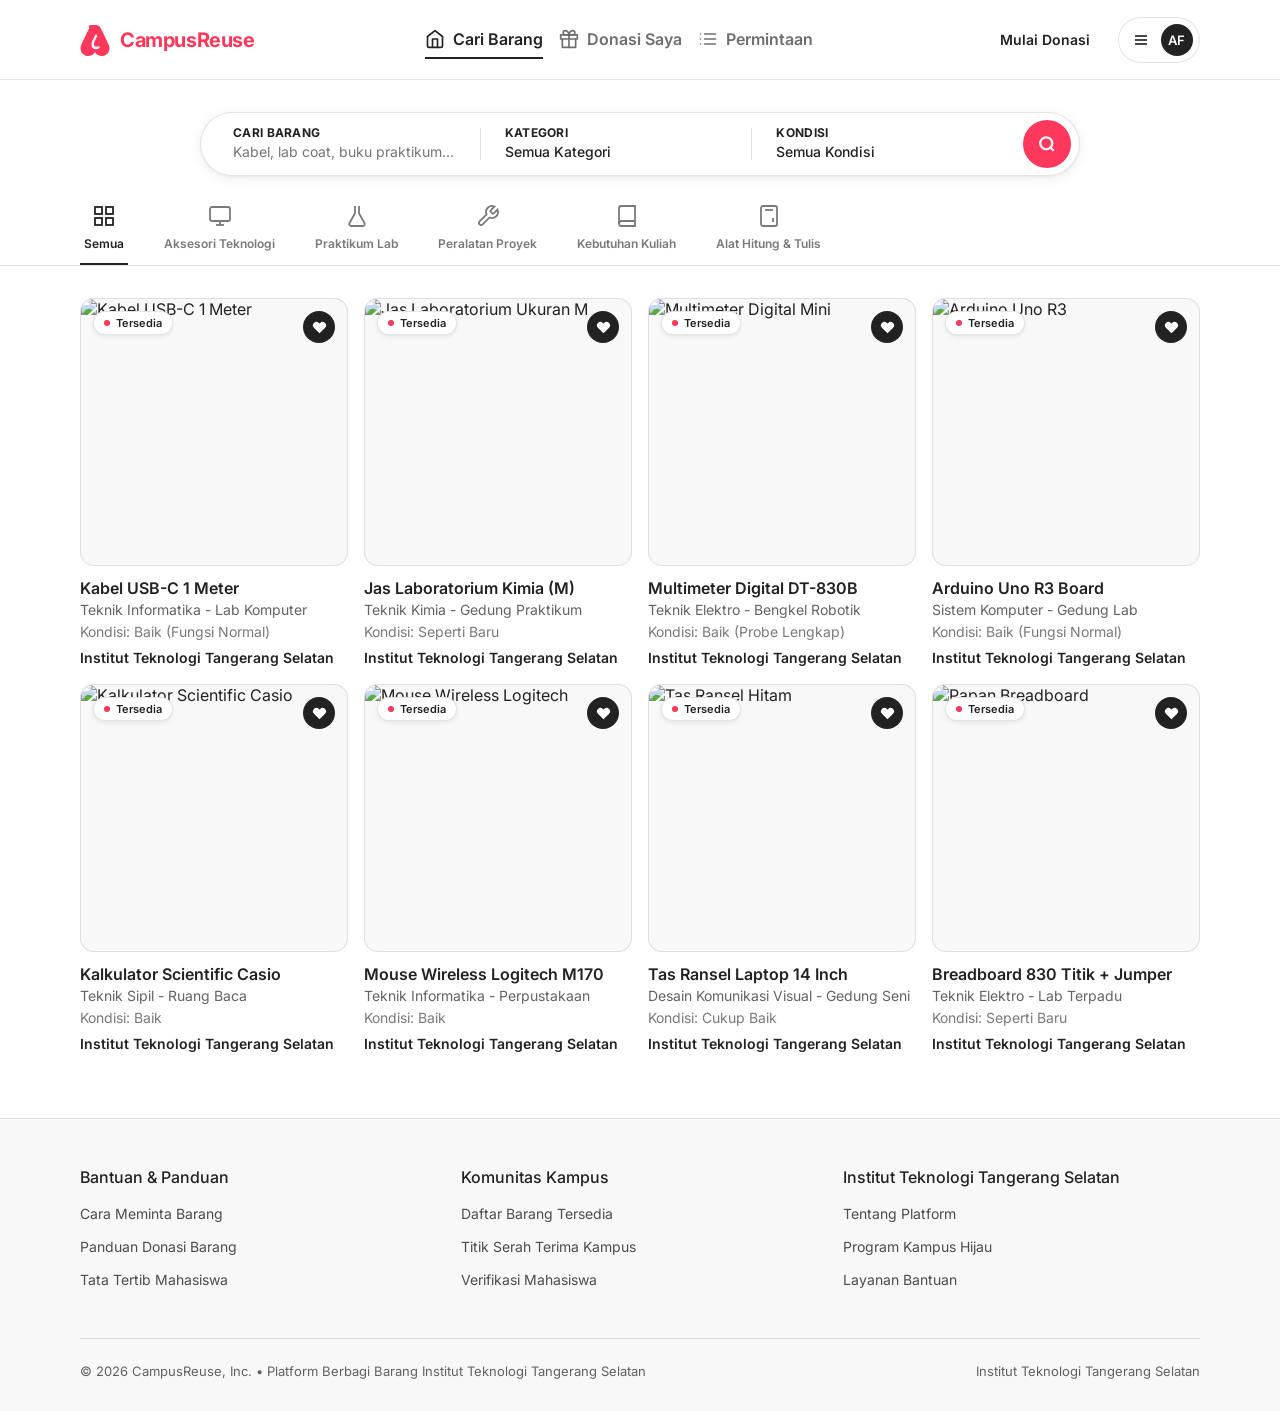
==== index.html @ 61cdb1cc "first commit" ====
<!DOCTYPE html>
<html lang="id">
<head>
  <meta charset="UTF-8">
  <meta name="viewport" content="width=device-width, initial-scale=1.0">
  <title>CampusReuse - Berbagi Barang Institut Teknologi Tangerang Selatan</title>
  <link rel="preconnect" href="https://fonts.googleapis.com">
  <link rel="preconnect" href="https://fonts.gstatic.com" crossorigin>
  <link href="https://fonts.googleapis.com/css2?family=Inter:wght@400;500;600;700&display=swap" rel="stylesheet">
  <style>
    /* ===== DESIGN.md Exact Spacing & 3-Color Tokens ===== */
    :root {
      /* Colors (Strict 3 Colors) */
      --color-primary: #ff385c;
      --color-primary-active: #e00b41;
      --color-ink: #222222;
      --color-canvas: #ffffff;
      --color-hairline: #2222221f;
      --color-hairline-soft: #2222220f;
      --color-surface-soft: #22222208;

      --font-family: 'Inter', -apple-system, BlinkMacSystemFont, Roboto, 'Helvetica Neue', sans-serif;

      /* Rounded (DESIGN.md) */
      --rounded-none: 0px;
      --rounded-xs: 4px;
      --rounded-sm: 8px;
      --rounded-md: 14px;
      --rounded-lg: 20px;
      --rounded-xl: 32px;
      --rounded-full: 9999px;

      /* Spacing (DESIGN.md Section 422) */
      --space-xxs: 2px;
      --space-xs: 4px;
      --space-sm: 8px;
      --space-md: 12px;
      --space-base: 16px;
      --space-lg: 24px;
      --space-xl: 32px;
      --space-xxl: 48px;
      --space-section: 64px;

      /* Layout (DESIGN.md: 1280px editorial container, 1080px detail) */
      --container-max: 1280px;
      --shell-max: 1440px;
      --container-detail: 1080px;
      --detail-shell: 1240px;
      --gutter: 24px;

      /* Elevation */
      --shadow-tier: rgba(34, 34, 34, 0.04) 0 0 0 1px, rgba(34, 34, 34, 0.06) 0 2px 8px 0;
      --shadow-search: 0 3px 12px rgba(34, 34, 34, 0.08), 0 1px 2px rgba(34, 34, 34, 0.04);
    }

    *, *::before, *::after {
      margin: 0;
      padding: 0;
      box-sizing: border-box;
    }

    body {
      font-family: var(--font-family);
      background-color: var(--color-canvas);
      color: var(--color-ink);
      -webkit-font-smoothing: antialiased;
      -moz-osx-font-smoothing: grayscale;
      padding-bottom: 68px;
      width: 100%;
    }

    a {
      text-decoration: none;
      color: inherit;
    }

    img {
      display: block;
      max-width: 100%;
    }

    button, select, input {
      font-family: var(--font-family);
    }

    /* ===== TOP NAVIGATION (DESIGN.md: 80px height, 1px bottom hairline) ===== */
    .top-nav {
      background-color: var(--color-canvas);
      height: 80px;
      border-bottom: 1px solid var(--color-hairline);
      padding: 0 var(--space-lg);
      position: sticky;
      top: 0;
      z-index: 100;
      display: flex;
      align-items: center;
      justify-content: space-between;
      width: 100%;
    }

    @media (min-width: 744px) {
      .top-nav {
        padding: 0 var(--space-xxl);
      }
    }

    @media (min-width: 1128px) {
      .top-nav {
        padding: 0 max(80px, calc((100vw - 1280px) / 2));
      }
    }

    .top-nav__brand {
      display: flex;
      align-items: center;
      gap: var(--space-sm);
      color: var(--color-primary);
      font-size: 20px;
      font-weight: 700;
      letter-spacing: -0.4px;
      flex-shrink: 0;
    }

    .top-nav__brand svg {
      width: 32px;
      height: 32px;
      fill: var(--color-primary);
    }

    @media (min-width: 744px) and (max-width: 899px) {
      .top-nav__brand span {
        display: none;
      }
    }

    /* Product Tabs */
    .product-tabs {
      display: none;
      align-items: center;
      gap: var(--space-base);
    }

    .product-tab {
      display: flex;
      align-items: center;
      gap: var(--space-sm);
      padding: var(--space-sm) 0;
      font-size: 16px;
      font-weight: 600;
      color: var(--color-ink);
      opacity: 0.65;
      border-bottom: 2px solid transparent;
      transition: opacity 0.15s, border-color 0.15s;
      white-space: nowrap;
    }

    .product-tab:hover {
      opacity: 1;
    }

    .product-tab--active {
      opacity: 1;
      border-bottom-color: var(--color-ink);
    }

    .product-tab svg {
      width: 20px;
      height: 20px;
    }

    .top-nav__utils {
      display: flex;
      align-items: center;
      gap: var(--space-md);
    }

    .btn-host-pill {
      display: none;
      font-size: 14px;
      font-weight: 600;
      color: var(--color-ink);
      padding: 10px var(--space-base);
      border-radius: var(--rounded-full);
      transition: background-color 0.15s;
    }

    .btn-host-pill:hover {
      background-color: var(--color-surface-soft);
    }

    .user-pill-btn {
      display: flex;
      align-items: center;
      gap: var(--space-md);
      padding: 6px 6px 6px 14px;
      border: 1px solid var(--color-hairline);
      border-radius: var(--rounded-full);
      background-color: var(--color-canvas);
      cursor: pointer;
    }

    .user-pill-btn:hover {
      border-color: var(--color-ink);
    }

    .user-avatar-circle {
      width: 32px;
      height: 32px;
      border-radius: var(--rounded-full);
      background-color: var(--color-ink);
      color: var(--color-canvas);
      display: flex;
      align-items: center;
      justify-content: center;
      font-size: 13px;
      font-weight: 600;
    }

    /* ===== SEARCH HERO (DESIGN.md: 64px height pill, 8px 24px padding segment, 48px orb) ===== */
    .search-hero-section {
      padding: var(--space-lg) var(--space-lg) var(--space-base);
      display: flex;
      justify-content: center;
      width: 100%;
    }

    @media (min-width: 744px) {
      .search-hero-section {
        padding: var(--space-xl) var(--space-xxl) var(--space-base);
      }
    }

    @media (min-width: 1128px) {
      .search-hero-section {
        padding: var(--space-xl) 80px var(--space-base);
      }
    }

    .search-bar-pill {
      background-color: var(--color-canvas);
      border-radius: var(--rounded-full);
      border: 1px solid var(--color-hairline);
      box-shadow: var(--shadow-search);
      display: flex;
      align-items: center;
      width: 100%;
      max-width: 880px;
      height: 64px;
      padding-left: var(--space-sm);
      padding-right: var(--space-sm);
      transition: border-color 0.15s;
    }

    .search-bar-pill:hover {
      border-color: var(--color-ink);
    }

    .search-segment {
      flex: 1;
      padding: var(--space-sm) var(--space-lg);
      display: flex;
      flex-direction: column;
      justify-content: center;
      position: relative;
    }

    .search-segment__label {
      font-size: 12px;
      font-weight: 700;
      color: var(--color-ink);
      letter-spacing: 0.3px;
      text-transform: uppercase;
      line-height: 1.25;
    }

    .search-segment__input {
      border: none;
      outline: none;
      font-size: 14px;
      color: var(--color-ink);
      background: transparent;
      padding: var(--space-xxs) 0 0;
      width: 100%;
      line-height: 1.43;
    }

    .search-segment__select {
      border: none;
      outline: none;
      font-size: 14px;
      color: var(--color-ink);
      background: transparent;
      padding: var(--space-xxs) 0 0;
      width: 100%;
      cursor: pointer;
      appearance: none;
      font-weight: 500;
      line-height: 1.43;
    }

    .search-segment__select option {
      background-color: var(--color-canvas);
      color: var(--color-ink);
    }

    .search-divider {
      width: 1px;
      height: 32px;
      background-color: var(--color-hairline);
    }

    .search-orb {
      width: 48px;
      height: 48px;
      border-radius: var(--rounded-full);
      background-color: var(--color-primary);
      color: var(--color-canvas);
      display: flex;
      align-items: center;
      justify-content: center;
      flex-shrink: 0;
      cursor: pointer;
      border: none;
      transition: background-color 0.15s, transform 0.1s;
    }

    .search-orb:hover {
      background-color: var(--color-primary-active);
    }

    .search-orb:active {
      transform: scale(0.96);
    }

    @media (max-width: 743px) {
      .search-segment--desktop-only,
      .search-divider {
        display: none;
      }

      .search-bar-pill {
        height: 56px;
        padding-left: var(--space-base);
      }
    }

    /* ===== CATEGORY STRIP (DESIGN.md: 4px micro-dividers, 24px vertical padding) ===== */
    .category-band {
      border-bottom: 1px solid var(--color-hairline);
      padding: 0 var(--space-lg);
      overflow-x: auto;
      scrollbar-width: none;
      -webkit-overflow-scrolling: touch;
      display: flex;
      width: 100%;
    }

    @media (min-width: 744px) {
      .category-band {
        padding: 0 var(--space-xxl);
      }
    }

    @media (min-width: 1128px) {
      .category-band {
        padding: 0 max(80px, calc((100vw - 1280px) / 2));
      }
    }

    .category-band::-webkit-scrollbar {
      display: none;
    }

    .category-band__inner {
      display: flex;
      gap: var(--space-xl);
      min-width: max-content;
      width: 100%;
      max-width: var(--container-max);
      margin: 0 auto;
    }

    .category-tab {
      display: flex;
      flex-direction: column;
      align-items: center;
      gap: var(--space-sm);
      padding: var(--space-md) var(--space-xs) var(--space-md);
      color: var(--color-ink);
      opacity: 0.6;
      border-bottom: 2px solid transparent;
      cursor: pointer;
      border-top: none;
      border-left: none;
      border-right: none;
      background: none;
      transition: opacity 0.15s, border-color 0.15s;
    }

    .category-tab:hover {
      opacity: 1;
    }

    .category-tab--active {
      opacity: 1;
      border-bottom-color: var(--color-ink);
    }

    .category-tab svg {
      width: 24px;
      height: 24px;
      stroke-width: 1.8;
    }

    .category-tab__label {
      font-size: 12px;
      font-weight: 600;
      white-space: nowrap;
    }

    /* ===== MAIN MARKETPLACE (DESIGN.md: 16px card gutters, 64px section padding) ===== */
    .main-marketplace {
      width: 100%;
      max-width: var(--shell-max);
      margin: 0 auto;
      padding: var(--space-lg) var(--space-lg) var(--space-section);
      box-sizing: border-box;
    }

    @media (min-width: 744px) {
      .main-marketplace {
        padding: var(--space-xl) var(--space-xxl) var(--space-section);
      }
    }

    @media (min-width: 1128px) {
      .main-marketplace {
        padding: var(--space-xl) 80px var(--space-section);
      }
    }

    /* Cards Grid (DESIGN.md: 16px gutters, 1 / 2 / 4 columns) */
    .cards-grid {
      display: grid;
      grid-template-columns: 1fr;
      gap: var(--space-base);
      width: 100%;
    }

    @media (min-width: 744px) {
      .cards-grid {
        grid-template-columns: repeat(2, 1fr);
      }
    }

    @media (min-width: 1128px) {
      .cards-grid {
        grid-template-columns: repeat(4, 1fr);
      }
    }

    /* Property Card */
    .property-card {
      display: flex;
      flex-direction: column;
      cursor: pointer;
    }

    .property-card__photo-box {
      position: relative;
      aspect-ratio: 1 / 1;
      border-radius: var(--rounded-md); /* 14px */
      overflow: hidden;
      background-color: var(--color-surface-soft);
      margin-bottom: var(--space-md);    /* 12px */
      border: 1px solid var(--color-hairline);
    }

    .property-card__img {
      width: 100%;
      height: 100%;
      object-fit: cover;
      transition: transform 0.25s ease;
    }

    .property-card:hover .property-card__img {
      transform: scale(1.02);
    }

    /* Guest Favorite / Status Badge (DESIGN.md: 4px 10px padding) */
    .status-badge {
      position: absolute;
      top: var(--space-md);
      left: var(--space-md);
      background-color: var(--color-canvas);
      color: var(--color-ink);
      border: 1px solid var(--color-hairline);
      font-size: 11px;
      font-weight: 600;
      padding: var(--space-xs) 10px;
      border-radius: var(--rounded-full);
      display: flex;
      align-items: center;
      gap: 6px;
      box-shadow: 0 2px 4px rgba(34, 34, 34, 0.08);
    }

    .status-badge__dot {
      width: 6px;
      height: 6px;
      background-color: var(--color-primary);
      border-radius: 50%;
    }

    .heart-btn {
      position: absolute;
      top: var(--space-md);
      right: var(--space-md);
      width: 32px;
      height: 32px;
      border-radius: var(--rounded-full);
      display: flex;
      align-items: center;
      justify-content: center;
      color: var(--color-canvas);
      background: var(--color-ink);
      border: none;
      cursor: pointer;
      transition: transform 0.15s, background-color 0.15s;
    }

    .heart-btn:hover {
      transform: scale(1.1);
    }

    .heart-btn.is-saved {
      background-color: var(--color-primary);
    }

    /* Meta text layout (DESIGN.md: 2px micro-gap between lines, 16px font-size) */
    .property-card__meta {
      display: flex;
      flex-direction: column;
      gap: var(--space-xxs); /* 2px */
    }

    .property-card__row1 {
      display: flex;
      justify-content: space-between;
      align-items: flex-start;
      gap: var(--space-sm);
    }

    .property-card__title {
      font-size: 16px;
      font-weight: 600;
      color: var(--color-ink);
      line-height: 1.25;
      overflow: hidden;
      text-overflow: ellipsis;
      white-space: nowrap;
    }

    .property-card__subtitle {
      font-size: 14px;
      color: var(--color-ink);
      opacity: 0.7;
      line-height: 1.43;
    }

    .property-card__condition {
      font-size: 14px;
      color: var(--color-ink);
      opacity: 0.6;
      line-height: 1.43;
    }

    .property-card__tag-row {
      margin-top: var(--space-xs); /* 4px */
      font-size: 14px;
      font-weight: 600;
      color: var(--color-ink);
      line-height: 1.43;
    }

    /* Empty state */
    .empty-state {
      display: none;
      text-align: center;
      padding: var(--space-section) var(--space-base);
      width: 100%;
    }

    .empty-state--visible {
      display: block;
    }

    .empty-state__title {
      font-size: 18px;
      font-weight: 600;
      color: var(--color-ink);
      margin-bottom: var(--space-xs);
    }

    .empty-state__desc {
      font-size: 14px;
      color: var(--color-ink);
      opacity: 0.7;
    }

    /* ===== FOOTER LIGHT (DESIGN.md: padding 48px 80px, 3 columns) ===== */
    .footer-light {
      background-color: var(--color-surface-soft);
      border-top: 1px solid var(--color-hairline);
      padding: var(--space-xxl) var(--space-lg) var(--space-xl);
      margin-top: 0;
      width: 100%;
    }

    @media (min-width: 744px) {
      .footer-light {
        padding: var(--space-xxl) var(--space-xxl) var(--space-xl);
      }
    }

    @media (min-width: 1128px) {
      .footer-light {
        padding: var(--space-xxl) max(80px, calc((100vw - 1280px) / 2)) var(--space-xl);
      }
    }

    .footer-columns {
      width: 100%;
      max-width: var(--container-max);
      margin: 0 auto;
      display: grid;
      grid-template-columns: 1fr;
      gap: var(--space-lg); /* 24px column gutters */
      padding-bottom: var(--space-xxl);
      border-bottom: 1px solid var(--color-hairline);
    }

    @media (min-width: 744px) {
      .footer-columns {
        grid-template-columns: repeat(3, 1fr);
      }
    }

    .footer-col__title {
      font-size: 16px;
      font-weight: 500;
      line-height: 1.25;
      color: var(--color-ink);
      margin-bottom: var(--space-base);
    }

    .footer-col__list {
      list-style: none;
      display: flex;
      flex-direction: column;
      gap: var(--space-md);
    }

    .footer-col__link {
      font-size: 14px;
      color: var(--color-ink);
      opacity: 0.8;
      line-height: 1.43;
    }

    .footer-col__link:hover {
      text-decoration: underline;
      opacity: 1;
    }

    .legal-band {
      width: 100%;
      max-width: var(--container-max);
      margin: 0 auto;
      padding-top: var(--space-lg);
      display: flex;
      flex-direction: column;
      gap: var(--space-md);
      font-size: 13px;
      line-height: 1.23;
      color: var(--color-ink);
      opacity: 0.7;
    }

    @media (min-width: 744px) {
      .legal-band {
        flex-direction: row;
        justify-content: space-between;
        align-items: center;
      }
    }

    /* Mobile Bottom Nav */
    .bottom-nav {
      position: fixed;
      bottom: 0;
      left: 0;
      right: 0;
      height: 68px;
      background-color: var(--color-canvas);
      border-top: 1px solid var(--color-hairline);
      display: flex;
      justify-content: space-around;
      align-items: center;
      z-index: 100;
      width: 100%;
    }

    .bottom-nav__item {
      display: flex;
      flex-direction: column;
      align-items: center;
      gap: var(--space-xs);
      color: var(--color-ink);
      opacity: 0.6;
      font-size: 11px;
      font-weight: 600;
      padding: 6px var(--space-md);
    }

    .bottom-nav__item--active {
      color: var(--color-primary);
      opacity: 1;
    }

    .bottom-nav__icon {
      width: 22px;
      height: 22px;
    }

    @media (min-width: 744px) {
      .product-tabs {
        display: flex;
      }

      .bottom-nav {
        display: none;
      }

      body {
        padding-bottom: 0;
      }
    }

    @media (min-width: 1128px) {
      .btn-host-pill {
        display: flex;
      }
    }
  </style>
</head>
<body>

  <!-- Top Nav Desktop -->
  <header class="top-nav">
    <a href="index.html" class="top-nav__brand">
      <svg viewBox="0 0 32 32">
        <path d="M16 1c2.008 0 3.463.963 4.751 3.269l.533 1.025c1.954 3.83 6.114 12.54 7.1 14.836l.145.353c.667 1.591.91 2.472.96 3.396l.011.321c0 4.14-3.238 7.8-8.204 7.8-3.084 0-5.36-1.503-6.296-3.878-.936 2.375-3.212 3.878-6.296 3.878-4.966 0-8.204-3.66-8.204-7.8 0-1.294.331-2.585 1.116-4.07l.145-.353c.986-2.296 5.146-11.006 7.1-14.836l.533-1.025C8.037 1.963 9.492 1 11.5 1h4.5zm0 24.3c2.72 0 4.5-1.895 4.5-4.5 0-2.48-1.572-5.714-4.5-10.748-2.928 5.034-4.5 8.268-4.5 10.748 0 2.605 1.78 4.5 4.5 4.5zm0-2.7c-1.285 0-2.1-1.007-2.1-2.1 0-1.87 1.341-4.793 3.6-8.918 2.259 4.125 3.6 7.048 3.6 8.918 0 1.093-.815 2.1-2.1 2.1h-3z"/>
      </svg>
      <span>CampusReuse</span>
    </a>

    <nav class="product-tabs" aria-label="Navigasi Utama">
      <a href="index.html" class="product-tab product-tab--active">
        <svg viewBox="0 0 24 24" fill="none" stroke="currentColor" stroke-width="2" stroke-linecap="round" stroke-linejoin="round"><path d="M3 9l9-7 9 7v11a2 2 0 0 1-2 2H5a2 2 0 0 1-2-2z"/><polyline points="9 22 9 12 15 12 15 22"/></svg>
        <span>Cari Barang</span>
      </a>
      <a href="donasi.html" class="product-tab">
        <svg viewBox="0 0 24 24" fill="none" stroke="currentColor" stroke-width="2" stroke-linecap="round" stroke-linejoin="round"><polyline points="20 12 20 22 4 22 4 12"/><rect x="2" y="7" width="20" height="5"/><line x1="12" y1="22" x2="12" y2="7"/><path d="M12 7H7.5a2.5 2.5 0 0 1 0-5C11 2 12 7 12 7z"/><path d="M12 7h4.5a2.5 2.5 0 0 0 0-5C13 2 12 7 12 7z"/></svg>
        <span>Donasi Saya</span>
      </a>
      <a href="permintaan.html" class="product-tab">
        <svg viewBox="0 0 24 24" fill="none" stroke="currentColor" stroke-width="2" stroke-linecap="round" stroke-linejoin="round"><line x1="8" y1="6" x2="21" y2="6"/><line x1="8" y1="12" x2="21" y2="12"/><line x1="8" y1="18" x2="21" y2="18"/><line x1="3" y1="6" x2="3.01" y2="6"/><line x1="3" y1="12" x2="3.01" y2="12"/><line x1="3" y1="18" x2="3.01" y2="18"/></svg>
        <span>Permintaan</span>
      </a>
    </nav>

    <div class="top-nav__utils">
      <a href="tambah.html" class="btn-host-pill">Mulai Donasi</a>
      <a href="akun.html" class="user-pill-btn" aria-label="Profil Pengguna">
        <svg width="16" height="16" viewBox="0 0 24 24" fill="none" stroke="currentColor" stroke-width="2.5"><line x1="3" y1="12" x2="21" y2="12"/><line x1="3" y1="6" x2="21" y2="6"/><line x1="3" y1="18" x2="21" y2="18"/></svg>
        <div class="user-avatar-circle">AF</div>
      </a>
    </div>
  </header>

  <!-- ===== SEARCH HERO SECTION ===== -->
  <section class="search-hero-section">
    <div class="search-bar-pill">
      <!-- Segment 1: Keyword Input -->
      <div class="search-segment">
        <label class="search-segment__label" for="searchInput">Cari Barang</label>
        <input type="text" id="searchInput" class="search-segment__input" placeholder="Kabel, lab coat, buku praktikum...">
      </div>

      <div class="search-divider"></div>

      <!-- Segment 2: Interactive Category Select -->
      <div class="search-segment search-segment--desktop-only">
        <label class="search-segment__label" for="categorySelect">Kategori</label>
        <select id="categorySelect" class="search-segment__select">
          <option value="semua">Semua Kategori</option>
          <option value="Aksesori Teknologi">Aksesori Teknologi</option>
          <option value="Perlengkapan Praktikum">Perlengkapan Praktikum</option>
          <option value="Peralatan Proyek">Peralatan Proyek</option>
          <option value="Perlengkapan Kegiatan">Perlengkapan Kegiatan</option>
          <option value="Kebutuhan Akademik">Kebutuhan Akademik</option>
        </select>
      </div>

      <div class="search-divider"></div>

      <!-- Segment 3: Interactive Condition Select -->
      <div class="search-segment search-segment--desktop-only">
        <label class="search-segment__label" for="conditionSelect">Kondisi</label>
        <select id="conditionSelect" class="search-segment__select">
          <option value="semua">Semua Kondisi</option>
          <option value="Seperti Baru">Seperti Baru</option>
          <option value="Baik">Baik</option>
          <option value="Cukup Baik">Cukup Baik</option>
        </select>
      </div>

      <button type="button" class="search-orb" id="searchOrbBtn" aria-label="Terapkan Pencarian">
        <svg width="18" height="18" viewBox="0 0 24 24" fill="none" stroke="currentColor" stroke-width="3"><circle cx="11" cy="11" r="8"/><line x1="21" y1="21" x2="16.65" y2="16.65"/></svg>
      </button>
    </div>
  </section>

  <!-- ===== CATEGORY STRIP ===== -->
  <nav class="category-band" aria-label="Filter Kategori Cepat">
    <div class="category-band__inner">
      <button class="category-tab category-tab--active" data-cat="semua">
        <svg viewBox="0 0 24 24" fill="none" stroke="currentColor"><rect x="3" y="3" width="7" height="7"/><rect x="14" y="3" width="7" height="7"/><rect x="14" y="14" width="7" height="7"/><rect x="3" y="14" width="7" height="7"/></svg>
        <span class="category-tab__label">Semua</span>
      </button>

      <button class="category-tab" data-cat="Aksesori Teknologi">
        <svg viewBox="0 0 24 24" fill="none" stroke="currentColor"><rect x="2" y="3" width="20" height="14" rx="2" ry="2"/><line x1="8" y1="21" x2="16" y2="21"/><line x1="12" y1="17" x2="12" y2="21"/></svg>
        <span class="category-tab__label">Aksesori Teknologi</span>
      </button>

      <button class="category-tab" data-cat="Perlengkapan Praktikum">
        <svg viewBox="0 0 24 24" fill="none" stroke="currentColor"><path d="M10 2v7.31L4.54 19A2 2 0 0 0 6.27 22h11.46a2 2 0 0 0 1.73-3L14 9.31V2"/></svg>
        <span class="category-tab__label">Praktikum Lab</span>
      </button>

      <button class="category-tab" data-cat="Peralatan Proyek">
        <svg viewBox="0 0 24 24" fill="none" stroke="currentColor"><path d="M14.7 6.3a1 1 0 0 0 0 1.4l1.6 1.6a1 1 0 0 0 1.4 0l3.77-3.77a6 6 0 0 1-7.94 7.94l-6.91 6.91a2.12 2.12 0 0 1-3-3l6.91-6.91a6 6 0 0 1 7.94-7.94l-3.76 3.76z"/></svg>
        <span class="category-tab__label">Peralatan Proyek</span>
      </button>

      <button class="category-tab" data-cat="Perlengkapan Kegiatan">
        <svg viewBox="0 0 24 24" fill="none" stroke="currentColor"><path d="M4 19.5A2.5 2.5 0 0 1 6.5 17H20"/><path d="M6.5 2H20v20H6.5A2.5 2.5 0 0 1 4 19.5v-15A2.5 2.5 0 0 1 6.5 2z"/></svg>
        <span class="category-tab__label">Kebutuhan Kuliah</span>
      </button>

      <button class="category-tab" data-cat="Kebutuhan Akademik">
        <svg viewBox="0 0 24 24" fill="none" stroke="currentColor"><rect x="4" y="2" width="16" height="20" rx="2" ry="2"/><line x1="8" y1="6" x2="16" y2="6"/><line x1="16" y1="14" x2="16" y2="18"/></svg>
        <span class="category-tab__label">Alat Hitung & Tulis</span>
      </button>
    </div>
  </nav>

  <!-- ===== MAIN MARKETPLACE (100% CONTAINER WITH EXACT SPACING) ===== -->
  <main class="main-marketplace">
    <div class="cards-grid" id="itemsGrid">

      <!-- Item 1 -->
      <article class="property-card" data-name="Kabel USB-C 1 Meter" data-category="Aksesori Teknologi" data-condition="Baik">
        <a href="detail.html" class="property-card__photo-box">
          <img src="https://picsum.photos/seed/usbcable/500/500" alt="Kabel USB-C 1 Meter" class="property-card__img" loading="lazy">
          <div class="status-badge">
            <span class="status-badge__dot"></span>
            Tersedia
          </div>
          <button type="button" class="heart-btn" aria-label="Simpan barang" onclick="event.preventDefault(); this.classList.toggle('is-saved');">
            <svg width="15" height="15" viewBox="0 0 24 24" fill="currentColor"><path d="M20.84 4.61a5.5 5.5 0 0 0-7.78 0L12 5.67l-1.06-1.06a5.5 5.5 0 0 0-7.78 7.78l1.06 1.06L12 21.23l7.78-7.78 1.06-1.06a5.5 5.5 0 0 0 0-7.78z"/></svg>
          </button>
        </a>
        <a href="detail.html" class="property-card__meta">
          <div class="property-card__row1">
            <h2 class="property-card__title">Kabel USB-C 1 Meter</h2>
          </div>
          <p class="property-card__subtitle">Teknik Informatika - Lab Komputer</p>
          <p class="property-card__condition">Kondisi: Baik (Fungsi Normal)</p>
          <div class="property-card__tag-row">Institut Teknologi Tangerang Selatan</div>
        </a>
      </article>

      <!-- Item 2 -->
      <article class="property-card" data-name="Jas Laboratorium Ukuran M" data-category="Perlengkapan Praktikum" data-condition="Seperti Baru">
        <a href="detail.html" class="property-card__photo-box">
          <img src="https://picsum.photos/seed/labcoat/500/500" alt="Jas Laboratorium Ukuran M" class="property-card__img" loading="lazy">
          <div class="status-badge">
            <span class="status-badge__dot"></span>
            Tersedia
          </div>
          <button type="button" class="heart-btn" aria-label="Simpan barang" onclick="event.preventDefault(); this.classList.toggle('is-saved');">
            <svg width="15" height="15" viewBox="0 0 24 24" fill="currentColor"><path d="M20.84 4.61a5.5 5.5 0 0 0-7.78 0L12 5.67l-1.06-1.06a5.5 5.5 0 0 0-7.78 7.78l1.06 1.06L12 21.23l7.78-7.78 1.06-1.06a5.5 5.5 0 0 0 0-7.78z"/></svg>
          </button>
        </a>
        <a href="detail.html" class="property-card__meta">
          <div class="property-card__row1">
            <h2 class="property-card__title">Jas Laboratorium Kimia (M)</h2>
          </div>
          <p class="property-card__subtitle">Teknik Kimia - Gedung Praktikum</p>
          <p class="property-card__condition">Kondisi: Seperti Baru</p>
          <div class="property-card__tag-row">Institut Teknologi Tangerang Selatan</div>
        </a>
      </article>

      <!-- Item 3 -->
      <article class="property-card" data-name="Multimeter Digital Mini" data-category="Peralatan Proyek" data-condition="Baik">
        <a href="detail.html" class="property-card__photo-box">
          <img src="https://picsum.photos/seed/multimeter/500/500" alt="Multimeter Digital Mini" class="property-card__img" loading="lazy">
          <div class="status-badge">
            <span class="status-badge__dot"></span>
            Tersedia
          </div>
          <button type="button" class="heart-btn" aria-label="Simpan barang" onclick="event.preventDefault(); this.classList.toggle('is-saved');">
            <svg width="15" height="15" viewBox="0 0 24 24" fill="currentColor"><path d="M20.84 4.61a5.5 5.5 0 0 0-7.78 0L12 5.67l-1.06-1.06a5.5 5.5 0 0 0-7.78 7.78l1.06 1.06L12 21.23l7.78-7.78 1.06-1.06a5.5 5.5 0 0 0 0-7.78z"/></svg>
          </button>
        </a>
        <a href="detail.html" class="property-card__meta">
          <div class="property-card__row1">
            <h2 class="property-card__title">Multimeter Digital DT-830B</h2>
          </div>
          <p class="property-card__subtitle">Teknik Elektro - Bengkel Robotik</p>
          <p class="property-card__condition">Kondisi: Baik (Probe Lengkap)</p>
          <div class="property-card__tag-row">Institut Teknologi Tangerang Selatan</div>
        </a>
      </article>

      <!-- Item 4 -->
      <article class="property-card" data-name="Arduino Uno R3 Microcontroller" data-category="Peralatan Proyek" data-condition="Baik">
        <a href="detail.html" class="property-card__photo-box">
          <img src="https://picsum.photos/seed/arduino/500/500" alt="Arduino Uno R3" class="property-card__img" loading="lazy">
          <div class="status-badge">
            <span class="status-badge__dot"></span>
            Tersedia
          </div>
          <button type="button" class="heart-btn" aria-label="Simpan barang" onclick="event.preventDefault(); this.classList.toggle('is-saved');">
            <svg width="15" height="15" viewBox="0 0 24 24" fill="currentColor"><path d="M20.84 4.61a5.5 5.5 0 0 0-7.78 0L12 5.67l-1.06-1.06a5.5 5.5 0 0 0-7.78 7.78l1.06 1.06L12 21.23l7.78-7.78 1.06-1.06a5.5 5.5 0 0 0 0-7.78z"/></svg>
          </button>
        </a>
        <a href="detail.html" class="property-card__meta">
          <div class="property-card__row1">
            <h2 class="property-card__title">Arduino Uno R3 Board</h2>
          </div>
          <p class="property-card__subtitle">Sistem Komputer - Gedung Lab</p>
          <p class="property-card__condition">Kondisi: Baik (Fungsi Normal)</p>
          <div class="property-card__tag-row">Institut Teknologi Tangerang Selatan</div>
        </a>
      </article>

      <!-- Item 5 -->
      <article class="property-card" data-name="Kalkulator Scientific Casio FX-991" data-category="Kebutuhan Akademik" data-condition="Baik">
        <a href="detail.html" class="property-card__photo-box">
          <img src="https://picsum.photos/seed/calculator/500/500" alt="Kalkulator Scientific Casio" class="property-card__img" loading="lazy">
          <div class="status-badge">
            <span class="status-badge__dot"></span>
            Tersedia
          </div>
          <button type="button" class="heart-btn" aria-label="Simpan barang" onclick="event.preventDefault(); this.classList.toggle('is-saved');">
            <svg width="15" height="15" viewBox="0 0 24 24" fill="currentColor"><path d="M20.84 4.61a5.5 5.5 0 0 0-7.78 0L12 5.67l-1.06-1.06a5.5 5.5 0 0 0-7.78 7.78l1.06 1.06L12 21.23l7.78-7.78 1.06-1.06a5.5 5.5 0 0 0 0-7.78z"/></svg>
          </button>
        </a>
        <a href="detail.html" class="property-card__meta">
          <div class="property-card__row1">
            <h2 class="property-card__title">Kalkulator Scientific Casio</h2>
          </div>
          <p class="property-card__subtitle">Teknik Sipil - Ruang Baca</p>
          <p class="property-card__condition">Kondisi: Baik</p>
          <div class="property-card__tag-row">Institut Teknologi Tangerang Selatan</div>
        </a>
      </article>

      <!-- Item 6 -->
      <article class="property-card" data-name="Mouse Wireless Logitech B170" data-category="Aksesori Teknologi" data-condition="Baik">
        <a href="detail.html" class="property-card__photo-box">
          <img src="https://picsum.photos/seed/wirelessmouse/500/500" alt="Mouse Wireless Logitech" class="property-card__img" loading="lazy">
          <div class="status-badge">
            <span class="status-badge__dot"></span>
            Tersedia
          </div>
          <button type="button" class="heart-btn" aria-label="Simpan barang" onclick="event.preventDefault(); this.classList.toggle('is-saved');">
            <svg width="15" height="15" viewBox="0 0 24 24" fill="currentColor"><path d="M20.84 4.61a5.5 5.5 0 0 0-7.78 0L12 5.67l-1.06-1.06a5.5 5.5 0 0 0-7.78 7.78l1.06 1.06L12 21.23l7.78-7.78 1.06-1.06a5.5 5.5 0 0 0 0-7.78z"/></svg>
          </button>
        </a>
        <a href="detail.html" class="property-card__meta">
          <div class="property-card__row1">
            <h2 class="property-card__title">Mouse Wireless Logitech M170</h2>
          </div>
          <p class="property-card__subtitle">Teknik Informatika - Perpustakaan</p>
          <p class="property-card__condition">Kondisi: Baik</p>
          <div class="property-card__tag-row">Institut Teknologi Tangerang Selatan</div>
        </a>
      </article>

      <!-- Item 7 -->
      <article class="property-card" data-name="Tas Ransel Hitam Laptop 14 Inch" data-category="Perlengkapan Kegiatan" data-condition="Cukup Baik">
        <a href="detail.html" class="property-card__photo-box">
          <img src="https://picsum.photos/seed/blackbackpack/500/500" alt="Tas Ransel Hitam" class="property-card__img" loading="lazy">
          <div class="status-badge">
            <span class="status-badge__dot"></span>
            Tersedia
          </div>
          <button type="button" class="heart-btn" aria-label="Simpan barang" onclick="event.preventDefault(); this.classList.toggle('is-saved');">
            <svg width="15" height="15" viewBox="0 0 24 24" fill="currentColor"><path d="M20.84 4.61a5.5 5.5 0 0 0-7.78 0L12 5.67l-1.06-1.06a5.5 5.5 0 0 0-7.78 7.78l1.06 1.06L12 21.23l7.78-7.78 1.06-1.06a5.5 5.5 0 0 0 0-7.78z"/></svg>
          </button>
        </a>
        <a href="detail.html" class="property-card__meta">
          <div class="property-card__row1">
            <h2 class="property-card__title">Tas Ransel Laptop 14 Inch</h2>
          </div>
          <p class="property-card__subtitle">Desain Komunikasi Visual - Gedung Seni</p>
          <p class="property-card__condition">Kondisi: Cukup Baik</p>
          <div class="property-card__tag-row">Institut Teknologi Tangerang Selatan</div>
        </a>
      </article>

      <!-- Item 8 -->
      <article class="property-card" data-name="Papan Breadboard 830 Titik & Jumper" data-category="Peralatan Proyek" data-condition="Seperti Baru">
        <a href="detail.html" class="property-card__photo-box">
          <img src="https://picsum.photos/seed/breadboard/500/500" alt="Papan Breadboard" class="property-card__img" loading="lazy">
          <div class="status-badge">
            <span class="status-badge__dot"></span>
            Tersedia
          </div>
          <button type="button" class="heart-btn" aria-label="Simpan barang" onclick="event.preventDefault(); this.classList.toggle('is-saved');">
            <svg width="15" height="15" viewBox="0 0 24 24" fill="currentColor"><path d="M20.84 4.61a5.5 5.5 0 0 0-7.78 0L12 5.67l-1.06-1.06a5.5 5.5 0 0 0-7.78 7.78l1.06 1.06L12 21.23l7.78-7.78 1.06-1.06a5.5 5.5 0 0 0 0-7.78z"/></svg>
          </button>
        </a>
        <a href="detail.html" class="property-card__meta">
          <div class="property-card__row1">
            <h2 class="property-card__title">Breadboard 830 Titik + Jumper</h2>
          </div>
          <p class="property-card__subtitle">Teknik Elektro - Lab Terpadu</p>
          <p class="property-card__condition">Kondisi: Seperti Baru</p>
          <div class="property-card__tag-row">Institut Teknologi Tangerang Selatan</div>
        </a>
      </article>

    </div>

    <!-- Empty State -->
    <div class="empty-state" id="emptyState">
      <h3 class="empty-state__title">Tidak ada barang yang cocok</h3>
      <p class="empty-state__desc">Coba sesuaikan kata kunci, kategori, atau filter kondisi pencarian.</p>
    </div>
  </main>

  <!-- ===== FOOTER LIGHT ===== -->
  <footer class="footer-light">
    <div class="footer-columns">
      <div class="footer-col">
        <h4 class="footer-col__title">Bantuan & Panduan</h4>
        <ul class="footer-col__list">
          <li><a href="detail.html" class="footer-col__link">Cara Meminta Barang</a></li>
          <li><a href="tambah.html" class="footer-col__link">Panduan Donasi Barang</a></li>
          <li><a href="akun.html" class="footer-col__link">Tata Tertib Mahasiswa</a></li>
        </ul>
      </div>

      <div class="footer-col">
        <h4 class="footer-col__title">Komunitas Kampus</h4>
        <ul class="footer-col__list">
          <li><a href="donasi.html" class="footer-col__link">Daftar Barang Tersedia</a></li>
          <li><a href="index.html" class="footer-col__link">Titik Serah Terima Kampus</a></li>
          <li><a href="akun.html" class="footer-col__link">Verifikasi Mahasiswa</a></li>
        </ul>
      </div>

      <div class="footer-col">
        <h4 class="footer-col__title">Institut Teknologi Tangerang Selatan</h4>
        <ul class="footer-col__list">
          <li><a href="index.html" class="footer-col__link">Tentang Platform</a></li>
          <li><a href="index.html" class="footer-col__link">Program Kampus Hijau</a></li>
          <li><a href="akun.html" class="footer-col__link">Layanan Bantuan</a></li>
        </ul>
      </div>
    </div>

    <div class="legal-band">
      <div>© 2026 CampusReuse, Inc. • Platform Berbagi Barang Institut Teknologi Tangerang Selatan</div>
      <div>Institut Teknologi Tangerang Selatan</div>
    </div>
  </footer>

  <!-- Mobile Bottom Nav -->
  <nav class="bottom-nav" aria-label="Navigasi Bawah">
    <a href="index.html" class="bottom-nav__item bottom-nav__item--active">
      <svg class="bottom-nav__icon" viewBox="0 0 24 24" fill="none" stroke="currentColor" stroke-width="2.2"><path d="M3 9l9-7 9 7v11a2 2 0 0 1-2 2H5a2 2 0 0 1-2-2z"/><polyline points="9 22 9 12 15 12 15 22"/></svg>
      <span>Cari</span>
    </a>
    <a href="donasi.html" class="bottom-nav__item">
      <svg class="bottom-nav__icon" viewBox="0 0 24 24" fill="none" stroke="currentColor" stroke-width="2.2"><polyline points="20 12 20 22 4 22 4 12"/><rect x="2" y="7" width="20" height="5"/><line x1="12" y1="22" x2="12" y2="7"/><path d="M12 7H7.5a2.5 2.5 0 0 1 0-5C11 2 12 7 12 7z"/><path d="M12 7h4.5a2.5 2.5 0 0 0 0-5C13 2 12 7 12 7z"/></svg>
      <span>Donasi</span>
    </a>
    <a href="permintaan.html" class="bottom-nav__item">
      <svg class="bottom-nav__icon" viewBox="0 0 24 24" fill="none" stroke="currentColor" stroke-width="2.2"><line x1="8" y1="6" x2="21" y2="6"/><line x1="8" y1="12" x2="21" y2="12"/><line x1="8" y1="18" x2="21" y2="18"/><line x1="3" y1="6" x2="3.01" y2="6"/><line x1="3" y1="12" x2="3.01" y2="12"/><line x1="3" y1="18" x2="3.01" y2="18"/></svg>
      <span>Permintaan</span>
    </a>
    <a href="akun.html" class="bottom-nav__item">
      <svg class="bottom-nav__icon" viewBox="0 0 24 24" fill="none" stroke="currentColor" stroke-width="2.2"><path d="M20 21v-2a4 4 0 0 0-4-4H8a4 4 0 0 0-4 4v2"/><circle cx="12" cy="7" r="4"/></svg>
      <span>Profil</span>
    </a>
  </nav>

  <script>
    (function() {
      'use strict';

      const searchInput = document.getElementById('searchInput');
      const categorySelect = document.getElementById('categorySelect');
      const conditionSelect = document.getElementById('conditionSelect');
      const searchOrbBtn = document.getElementById('searchOrbBtn');
      const categoryTabs = document.querySelectorAll('.category-tab');
      const emptyState = document.getElementById('emptyState');
      const cards = Array.from(document.querySelectorAll('.property-card'));

      function applyAllFilters() {
        const query = (searchInput.value || '').toLowerCase().trim();
        const selectedCat = categorySelect ? categorySelect.value : 'semua';
        const selectedCond = conditionSelect ? conditionSelect.value : 'semua';

        let matchCount = 0;

        cards.forEach(card => {
          const name = (card.getAttribute('data-name') || '').toLowerCase();
          const cat = card.getAttribute('data-category');
          const cond = card.getAttribute('data-condition');

          const matchQuery = !query || name.includes(query) || cat.toLowerCase().includes(query);
          const matchCategory = selectedCat === 'semua' || cat === selectedCat;
          const matchCondition = selectedCond === 'semua' || cond === selectedCond;

          if (matchQuery && matchCategory && matchCondition) {
            card.style.display = 'flex';
            matchCount++;
          } else {
            card.style.display = 'none';
          }
        });

        if (matchCount === 0) {
          emptyState.classList.add('empty-state--visible');
        } else {
          emptyState.classList.remove('empty-state--visible');
        }
      }

      searchInput.addEventListener('input', applyAllFilters);

      if (categorySelect) {
        categorySelect.addEventListener('change', function() {
          categoryTabs.forEach(t => {
            if (t.getAttribute('data-cat') === categorySelect.value) {
              t.classList.add('category-tab--active');
            } else {
              t.classList.remove('category-tab--active');
            }
          });
          applyAllFilters();
        });
      }

      if (conditionSelect) {
        conditionSelect.addEventListener('change', applyAllFilters);
      }

      searchOrbBtn.addEventListener('click', applyAllFilters);

      categoryTabs.forEach(tab => {
        tab.addEventListener('click', function() {
          categoryTabs.forEach(t => t.classList.remove('category-tab--active'));
          this.classList.add('category-tab--active');
          const cat = this.getAttribute('data-cat');
          if (categorySelect) {
            categorySelect.value = cat;
          }
          applyAllFilters();
        });
      });
    })();
  </script>
</body>
</html>
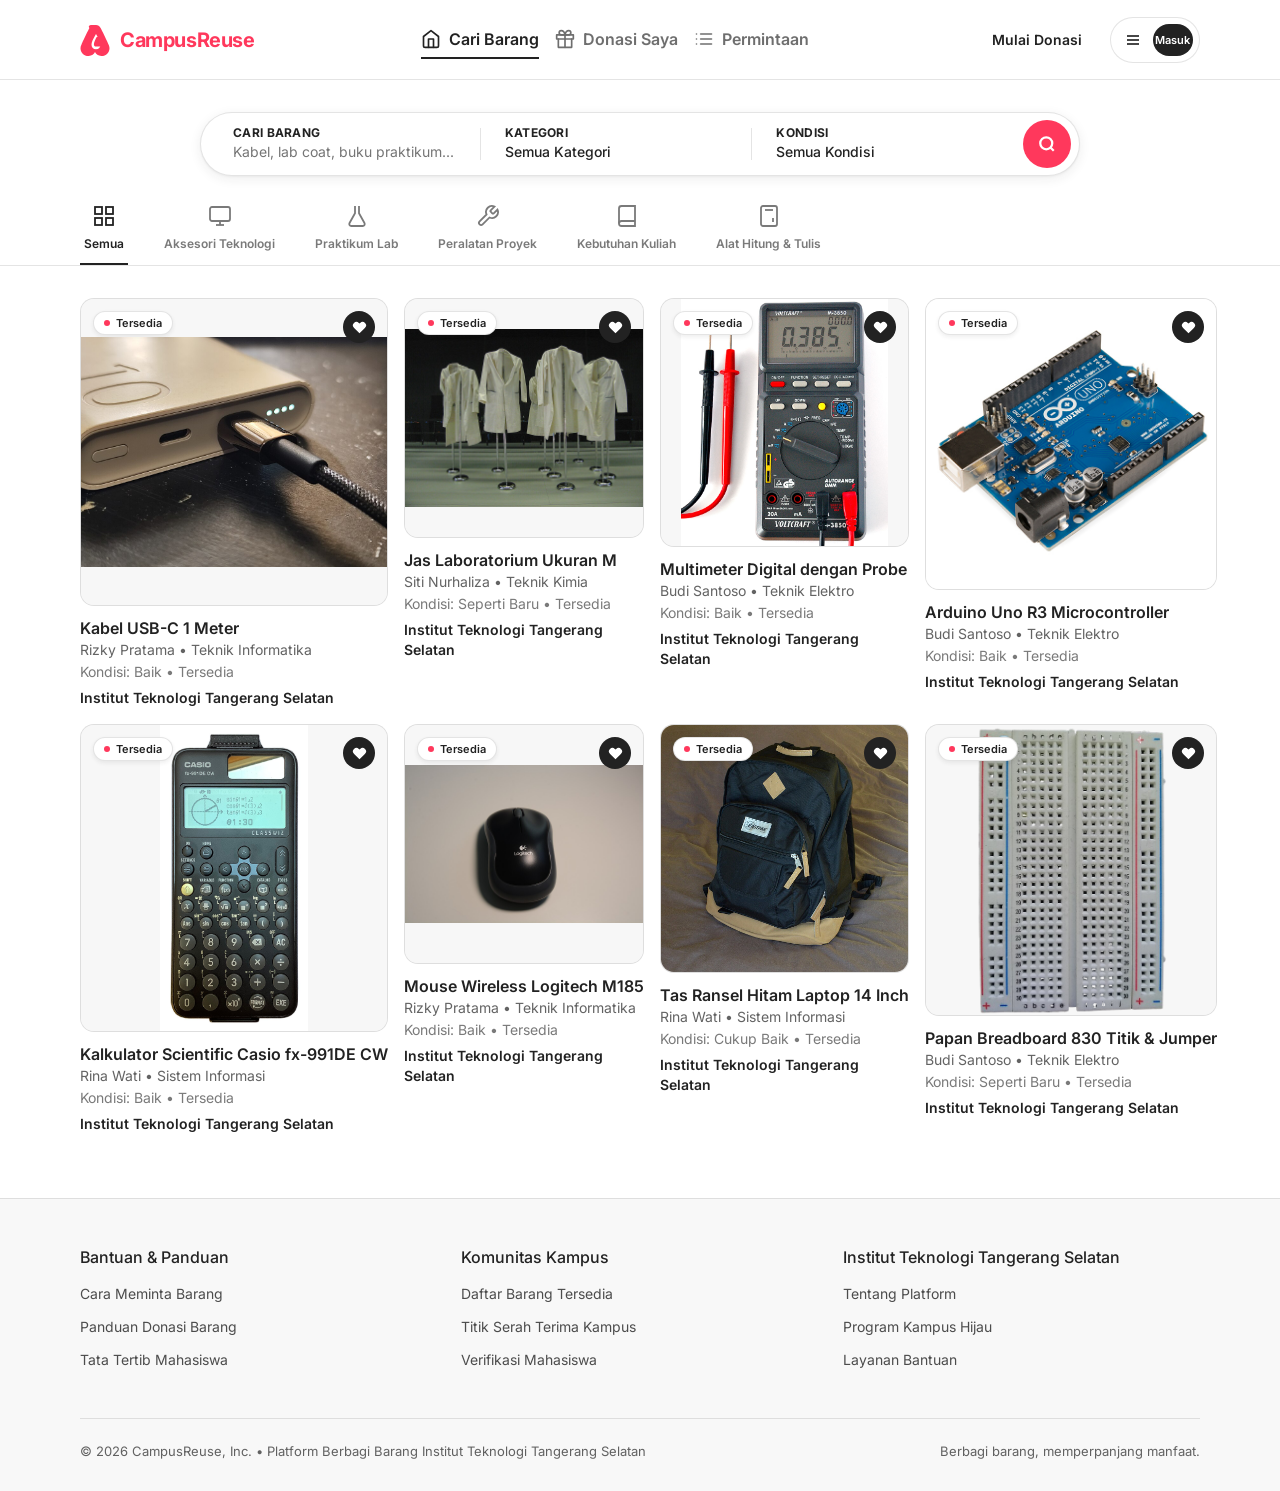
==== commit 9388315a: "Rapikan desain dan alur demo CampusReuse" ====
--- a/index.html
+++ b/index.html
@@ -7,756 +7,11 @@
   <link rel="preconnect" href="https://fonts.googleapis.com">
   <link rel="preconnect" href="https://fonts.gstatic.com" crossorigin>
   <link href="https://fonts.googleapis.com/css2?family=Inter:wght@400;500;600;700&display=swap" rel="stylesheet">
-  <style>
-    /* ===== DESIGN.md Exact Spacing & 3-Color Tokens ===== */
-    :root {
-      /* Colors (Strict 3 Colors) */
-      --color-primary: #ff385c;
-      --color-primary-active: #e00b41;
-      --color-ink: #222222;
-      --color-canvas: #ffffff;
-      --color-hairline: #2222221f;
-      --color-hairline-soft: #2222220f;
-      --color-surface-soft: #22222208;
-
-      --font-family: 'Inter', -apple-system, BlinkMacSystemFont, Roboto, 'Helvetica Neue', sans-serif;
-
-      /* Rounded (DESIGN.md) */
-      --rounded-none: 0px;
-      --rounded-xs: 4px;
-      --rounded-sm: 8px;
-      --rounded-md: 14px;
-      --rounded-lg: 20px;
-      --rounded-xl: 32px;
-      --rounded-full: 9999px;
-
-      /* Spacing (DESIGN.md Section 422) */
-      --space-xxs: 2px;
-      --space-xs: 4px;
-      --space-sm: 8px;
-      --space-md: 12px;
-      --space-base: 16px;
-      --space-lg: 24px;
-      --space-xl: 32px;
-      --space-xxl: 48px;
-      --space-section: 64px;
-
-      /* Layout (DESIGN.md: 1280px editorial container, 1080px detail) */
-      --container-max: 1280px;
-      --shell-max: 1440px;
-      --container-detail: 1080px;
-      --detail-shell: 1240px;
-      --gutter: 24px;
-
-      /* Elevation */
-      --shadow-tier: rgba(34, 34, 34, 0.04) 0 0 0 1px, rgba(34, 34, 34, 0.06) 0 2px 8px 0;
-      --shadow-search: 0 3px 12px rgba(34, 34, 34, 0.08), 0 1px 2px rgba(34, 34, 34, 0.04);
-    }
-
-    *, *::before, *::after {
-      margin: 0;
-      padding: 0;
-      box-sizing: border-box;
-    }
-
-    body {
-      font-family: var(--font-family);
-      background-color: var(--color-canvas);
-      color: var(--color-ink);
-      -webkit-font-smoothing: antialiased;
-      -moz-osx-font-smoothing: grayscale;
-      padding-bottom: 68px;
-      width: 100%;
-    }
-
-    a {
-      text-decoration: none;
-      color: inherit;
-    }
-
-    img {
-      display: block;
-      max-width: 100%;
-    }
-
-    button, select, input {
-      font-family: var(--font-family);
-    }
-
-    /* ===== TOP NAVIGATION (DESIGN.md: 80px height, 1px bottom hairline) ===== */
-    .top-nav {
-      background-color: var(--color-canvas);
-      height: 80px;
-      border-bottom: 1px solid var(--color-hairline);
-      padding: 0 var(--space-lg);
-      position: sticky;
-      top: 0;
-      z-index: 100;
-      display: flex;
-      align-items: center;
-      justify-content: space-between;
-      width: 100%;
-    }
-
-    @media (min-width: 744px) {
-      .top-nav {
-        padding: 0 var(--space-xxl);
-      }
-    }
-
-    @media (min-width: 1128px) {
-      .top-nav {
-        padding: 0 max(80px, calc((100vw - 1280px) / 2));
-      }
-    }
-
-    .top-nav__brand {
-      display: flex;
-      align-items: center;
-      gap: var(--space-sm);
-      color: var(--color-primary);
-      font-size: 20px;
-      font-weight: 700;
-      letter-spacing: -0.4px;
-      flex-shrink: 0;
-    }
-
-    .top-nav__brand svg {
-      width: 32px;
-      height: 32px;
-      fill: var(--color-primary);
-    }
-
-    @media (min-width: 744px) and (max-width: 899px) {
-      .top-nav__brand span {
-        display: none;
-      }
-    }
-
-    /* Product Tabs */
-    .product-tabs {
-      display: none;
-      align-items: center;
-      gap: var(--space-base);
-    }
-
-    .product-tab {
-      display: flex;
-      align-items: center;
-      gap: var(--space-sm);
-      padding: var(--space-sm) 0;
-      font-size: 16px;
-      font-weight: 600;
-      color: var(--color-ink);
-      opacity: 0.65;
-      border-bottom: 2px solid transparent;
-      transition: opacity 0.15s, border-color 0.15s;
-      white-space: nowrap;
-    }
-
-    .product-tab:hover {
-      opacity: 1;
-    }
-
-    .product-tab--active {
-      opacity: 1;
-      border-bottom-color: var(--color-ink);
-    }
-
-    .product-tab svg {
-      width: 20px;
-      height: 20px;
-    }
-
-    .top-nav__utils {
-      display: flex;
-      align-items: center;
-      gap: var(--space-md);
-    }
-
-    .btn-host-pill {
-      display: none;
-      font-size: 14px;
-      font-weight: 600;
-      color: var(--color-ink);
-      padding: 10px var(--space-base);
-      border-radius: var(--rounded-full);
-      transition: background-color 0.15s;
-    }
-
-    .btn-host-pill:hover {
-      background-color: var(--color-surface-soft);
-    }
-
-    .user-pill-btn {
-      display: flex;
-      align-items: center;
-      gap: var(--space-md);
-      padding: 6px 6px 6px 14px;
-      border: 1px solid var(--color-hairline);
-      border-radius: var(--rounded-full);
-      background-color: var(--color-canvas);
-      cursor: pointer;
-    }
-
-    .user-pill-btn:hover {
-      border-color: var(--color-ink);
-    }
-
-    .user-avatar-circle {
-      width: 32px;
-      height: 32px;
-      border-radius: var(--rounded-full);
-      background-color: var(--color-ink);
-      color: var(--color-canvas);
-      display: flex;
-      align-items: center;
-      justify-content: center;
-      font-size: 13px;
-      font-weight: 600;
-    }
-
-    /* ===== SEARCH HERO (DESIGN.md: 64px height pill, 8px 24px padding segment, 48px orb) ===== */
-    .search-hero-section {
-      padding: var(--space-lg) var(--space-lg) var(--space-base);
-      display: flex;
-      justify-content: center;
-      width: 100%;
-    }
-
-    @media (min-width: 744px) {
-      .search-hero-section {
-        padding: var(--space-xl) var(--space-xxl) var(--space-base);
-      }
-    }
-
-    @media (min-width: 1128px) {
-      .search-hero-section {
-        padding: var(--space-xl) 80px var(--space-base);
-      }
-    }
-
-    .search-bar-pill {
-      background-color: var(--color-canvas);
-      border-radius: var(--rounded-full);
-      border: 1px solid var(--color-hairline);
-      box-shadow: var(--shadow-search);
-      display: flex;
-      align-items: center;
-      width: 100%;
-      max-width: 880px;
-      height: 64px;
-      padding-left: var(--space-sm);
-      padding-right: var(--space-sm);
-      transition: border-color 0.15s;
-    }
-
-    .search-bar-pill:hover {
-      border-color: var(--color-ink);
-    }
-
-    .search-segment {
-      flex: 1;
-      padding: var(--space-sm) var(--space-lg);
-      display: flex;
-      flex-direction: column;
-      justify-content: center;
-      position: relative;
-    }
-
-    .search-segment__label {
-      font-size: 12px;
-      font-weight: 700;
-      color: var(--color-ink);
-      letter-spacing: 0.3px;
-      text-transform: uppercase;
-      line-height: 1.25;
-    }
-
-    .search-segment__input {
-      border: none;
-      outline: none;
-      font-size: 14px;
-      color: var(--color-ink);
-      background: transparent;
-      padding: var(--space-xxs) 0 0;
-      width: 100%;
-      line-height: 1.43;
-    }
-
-    .search-segment__select {
-      border: none;
-      outline: none;
-      font-size: 14px;
-      color: var(--color-ink);
-      background: transparent;
-      padding: var(--space-xxs) 0 0;
-      width: 100%;
-      cursor: pointer;
-      appearance: none;
-      font-weight: 500;
-      line-height: 1.43;
-    }
-
-    .search-segment__select option {
-      background-color: var(--color-canvas);
-      color: var(--color-ink);
-    }
-
-    .search-divider {
-      width: 1px;
-      height: 32px;
-      background-color: var(--color-hairline);
-    }
-
-    .search-orb {
-      width: 48px;
-      height: 48px;
-      border-radius: var(--rounded-full);
-      background-color: var(--color-primary);
-      color: var(--color-canvas);
-      display: flex;
-      align-items: center;
-      justify-content: center;
-      flex-shrink: 0;
-      cursor: pointer;
-      border: none;
-      transition: background-color 0.15s, transform 0.1s;
-    }
-
-    .search-orb:hover {
-      background-color: var(--color-primary-active);
-    }
-
-    .search-orb:active {
-      transform: scale(0.96);
-    }
-
-    @media (max-width: 743px) {
-      .search-segment--desktop-only,
-      .search-divider {
-        display: none;
-      }
-
-      .search-bar-pill {
-        height: 56px;
-        padding-left: var(--space-base);
-      }
-    }
-
-    /* ===== CATEGORY STRIP (DESIGN.md: 4px micro-dividers, 24px vertical padding) ===== */
-    .category-band {
-      border-bottom: 1px solid var(--color-hairline);
-      padding: 0 var(--space-lg);
-      overflow-x: auto;
-      scrollbar-width: none;
-      -webkit-overflow-scrolling: touch;
-      display: flex;
-      width: 100%;
-    }
-
-    @media (min-width: 744px) {
-      .category-band {
-        padding: 0 var(--space-xxl);
-      }
-    }
-
-    @media (min-width: 1128px) {
-      .category-band {
-        padding: 0 max(80px, calc((100vw - 1280px) / 2));
-      }
-    }
-
-    .category-band::-webkit-scrollbar {
-      display: none;
-    }
-
-    .category-band__inner {
-      display: flex;
-      gap: var(--space-xl);
-      min-width: max-content;
-      width: 100%;
-      max-width: var(--container-max);
-      margin: 0 auto;
-    }
-
-    .category-tab {
-      display: flex;
-      flex-direction: column;
-      align-items: center;
-      gap: var(--space-sm);
-      padding: var(--space-md) var(--space-xs) var(--space-md);
-      color: var(--color-ink);
-      opacity: 0.6;
-      border-bottom: 2px solid transparent;
-      cursor: pointer;
-      border-top: none;
-      border-left: none;
-      border-right: none;
-      background: none;
-      transition: opacity 0.15s, border-color 0.15s;
-    }
-
-    .category-tab:hover {
-      opacity: 1;
-    }
-
-    .category-tab--active {
-      opacity: 1;
-      border-bottom-color: var(--color-ink);
-    }
-
-    .category-tab svg {
-      width: 24px;
-      height: 24px;
-      stroke-width: 1.8;
-    }
-
-    .category-tab__label {
-      font-size: 12px;
-      font-weight: 600;
-      white-space: nowrap;
-    }
-
-    /* ===== MAIN MARKETPLACE (DESIGN.md: 16px card gutters, 64px section padding) ===== */
-    .main-marketplace {
-      width: 100%;
-      max-width: var(--shell-max);
-      margin: 0 auto;
-      padding: var(--space-lg) var(--space-lg) var(--space-section);
-      box-sizing: border-box;
-    }
-
-    @media (min-width: 744px) {
-      .main-marketplace {
-        padding: var(--space-xl) var(--space-xxl) var(--space-section);
-      }
-    }
-
-    @media (min-width: 1128px) {
-      .main-marketplace {
-        padding: var(--space-xl) 80px var(--space-section);
-      }
-    }
-
-    /* Cards Grid (DESIGN.md: 16px gutters, 1 / 2 / 4 columns) */
-    .cards-grid {
-      display: grid;
-      grid-template-columns: 1fr;
-      gap: var(--space-base);
-      width: 100%;
-    }
-
-    @media (min-width: 744px) {
-      .cards-grid {
-        grid-template-columns: repeat(2, 1fr);
-      }
-    }
-
-    @media (min-width: 1128px) {
-      .cards-grid {
-        grid-template-columns: repeat(4, 1fr);
-      }
-    }
-
-    /* Property Card */
-    .property-card {
-      display: flex;
-      flex-direction: column;
-      cursor: pointer;
-    }
-
-    .property-card__photo-box {
-      position: relative;
-      aspect-ratio: 1 / 1;
-      border-radius: var(--rounded-md); /* 14px */
-      overflow: hidden;
-      background-color: var(--color-surface-soft);
-      margin-bottom: var(--space-md);    /* 12px */
-      border: 1px solid var(--color-hairline);
-    }
-
-    .property-card__img {
-      width: 100%;
-      height: 100%;
-      object-fit: cover;
-      transition: transform 0.25s ease;
-    }
-
-    .property-card:hover .property-card__img {
-      transform: scale(1.02);
-    }
-
-    /* Guest Favorite / Status Badge (DESIGN.md: 4px 10px padding) */
-    .status-badge {
-      position: absolute;
-      top: var(--space-md);
-      left: var(--space-md);
-      background-color: var(--color-canvas);
-      color: var(--color-ink);
-      border: 1px solid var(--color-hairline);
-      font-size: 11px;
-      font-weight: 600;
-      padding: var(--space-xs) 10px;
-      border-radius: var(--rounded-full);
-      display: flex;
-      align-items: center;
-      gap: 6px;
-      box-shadow: 0 2px 4px rgba(34, 34, 34, 0.08);
-    }
-
-    .status-badge__dot {
-      width: 6px;
-      height: 6px;
-      background-color: var(--color-primary);
-      border-radius: 50%;
-    }
-
-    .heart-btn {
-      position: absolute;
-      top: var(--space-md);
-      right: var(--space-md);
-      width: 32px;
-      height: 32px;
-      border-radius: var(--rounded-full);
-      display: flex;
-      align-items: center;
-      justify-content: center;
-      color: var(--color-canvas);
-      background: var(--color-ink);
-      border: none;
-      cursor: pointer;
-      transition: transform 0.15s, background-color 0.15s;
-    }
-
-    .heart-btn:hover {
-      transform: scale(1.1);
-    }
-
-    .heart-btn.is-saved {
-      background-color: var(--color-primary);
-    }
-
-    /* Meta text layout (DESIGN.md: 2px micro-gap between lines, 16px font-size) */
-    .property-card__meta {
-      display: flex;
-      flex-direction: column;
-      gap: var(--space-xxs); /* 2px */
-    }
-
-    .property-card__row1 {
-      display: flex;
-      justify-content: space-between;
-      align-items: flex-start;
-      gap: var(--space-sm);
-    }
-
-    .property-card__title {
-      font-size: 16px;
-      font-weight: 600;
-      color: var(--color-ink);
-      line-height: 1.25;
-      overflow: hidden;
-      text-overflow: ellipsis;
-      white-space: nowrap;
-    }
-
-    .property-card__subtitle {
-      font-size: 14px;
-      color: var(--color-ink);
-      opacity: 0.7;
-      line-height: 1.43;
-    }
-
-    .property-card__condition {
-      font-size: 14px;
-      color: var(--color-ink);
-      opacity: 0.6;
-      line-height: 1.43;
-    }
-
-    .property-card__tag-row {
-      margin-top: var(--space-xs); /* 4px */
-      font-size: 14px;
-      font-weight: 600;
-      color: var(--color-ink);
-      line-height: 1.43;
-    }
-
-    /* Empty state */
-    .empty-state {
-      display: none;
-      text-align: center;
-      padding: var(--space-section) var(--space-base);
-      width: 100%;
-    }
-
-    .empty-state--visible {
-      display: block;
-    }
-
-    .empty-state__title {
-      font-size: 18px;
-      font-weight: 600;
-      color: var(--color-ink);
-      margin-bottom: var(--space-xs);
-    }
-
-    .empty-state__desc {
-      font-size: 14px;
-      color: var(--color-ink);
-      opacity: 0.7;
-    }
-
-    /* ===== FOOTER LIGHT (DESIGN.md: padding 48px 80px, 3 columns) ===== */
-    .footer-light {
-      background-color: var(--color-surface-soft);
-      border-top: 1px solid var(--color-hairline);
-      padding: var(--space-xxl) var(--space-lg) var(--space-xl);
-      margin-top: 0;
-      width: 100%;
-    }
-
-    @media (min-width: 744px) {
-      .footer-light {
-        padding: var(--space-xxl) var(--space-xxl) var(--space-xl);
-      }
-    }
-
-    @media (min-width: 1128px) {
-      .footer-light {
-        padding: var(--space-xxl) max(80px, calc((100vw - 1280px) / 2)) var(--space-xl);
-      }
-    }
-
-    .footer-columns {
-      width: 100%;
-      max-width: var(--container-max);
-      margin: 0 auto;
-      display: grid;
-      grid-template-columns: 1fr;
-      gap: var(--space-lg); /* 24px column gutters */
-      padding-bottom: var(--space-xxl);
-      border-bottom: 1px solid var(--color-hairline);
-    }
-
-    @media (min-width: 744px) {
-      .footer-columns {
-        grid-template-columns: repeat(3, 1fr);
-      }
-    }
-
-    .footer-col__title {
-      font-size: 16px;
-      font-weight: 500;
-      line-height: 1.25;
-      color: var(--color-ink);
-      margin-bottom: var(--space-base);
-    }
-
-    .footer-col__list {
-      list-style: none;
-      display: flex;
-      flex-direction: column;
-      gap: var(--space-md);
-    }
-
-    .footer-col__link {
-      font-size: 14px;
-      color: var(--color-ink);
-      opacity: 0.8;
-      line-height: 1.43;
-    }
-
-    .footer-col__link:hover {
-      text-decoration: underline;
-      opacity: 1;
-    }
-
-    .legal-band {
-      width: 100%;
-      max-width: var(--container-max);
-      margin: 0 auto;
-      padding-top: var(--space-lg);
-      display: flex;
-      flex-direction: column;
-      gap: var(--space-md);
-      font-size: 13px;
-      line-height: 1.23;
-      color: var(--color-ink);
-      opacity: 0.7;
-    }
-
-    @media (min-width: 744px) {
-      .legal-band {
-        flex-direction: row;
-        justify-content: space-between;
-        align-items: center;
-      }
-    }
-
-    /* Mobile Bottom Nav */
-    .bottom-nav {
-      position: fixed;
-      bottom: 0;
-      left: 0;
-      right: 0;
-      height: 68px;
-      background-color: var(--color-canvas);
-      border-top: 1px solid var(--color-hairline);
-      display: flex;
-      justify-content: space-around;
-      align-items: center;
-      z-index: 100;
-      width: 100%;
-    }
-
-    .bottom-nav__item {
-      display: flex;
-      flex-direction: column;
-      align-items: center;
-      gap: var(--space-xs);
-      color: var(--color-ink);
-      opacity: 0.6;
-      font-size: 11px;
-      font-weight: 600;
-      padding: 6px var(--space-md);
-    }
-
-    .bottom-nav__item--active {
-      color: var(--color-primary);
-      opacity: 1;
-    }
-
-    .bottom-nav__icon {
-      width: 22px;
-      height: 22px;
-    }
-
-    @media (min-width: 744px) {
-      .product-tabs {
-        display: flex;
-      }
-
-      .bottom-nav {
-        display: none;
-      }
-
-      body {
-        padding-bottom: 0;
-      }
-    }
-
-    @media (min-width: 1128px) {
-      .btn-host-pill {
-        display: flex;
-      }
-    }
-  </style>
+  <link rel="stylesheet" href="css/index.css">
 </head>
 <body>
 
-  <!-- Top Nav Desktop -->
+  
   <header class="top-nav">
     <a href="index.html" class="top-nav__brand">
       <svg viewBox="0 0 32 32">
@@ -789,10 +44,10 @@
     </div>
   </header>
 
-  <!-- ===== SEARCH HERO SECTION ===== -->
+  
   <section class="search-hero-section">
     <div class="search-bar-pill">
-      <!-- Segment 1: Keyword Input -->
+      
       <div class="search-segment">
         <label class="search-segment__label" for="searchInput">Cari Barang</label>
         <input type="text" id="searchInput" class="search-segment__input" placeholder="Kabel, lab coat, buku praktikum...">
@@ -800,7 +55,7 @@
 
       <div class="search-divider"></div>
 
-      <!-- Segment 2: Interactive Category Select -->
+      
       <div class="search-segment search-segment--desktop-only">
         <label class="search-segment__label" for="categorySelect">Kategori</label>
         <select id="categorySelect" class="search-segment__select">
@@ -815,7 +70,7 @@
 
       <div class="search-divider"></div>
 
-      <!-- Segment 3: Interactive Condition Select -->
+      
       <div class="search-segment search-segment--desktop-only">
         <label class="search-segment__label" for="conditionSelect">Kondisi</label>
         <select id="conditionSelect" class="search-segment__select">
@@ -832,7 +87,7 @@
     </div>
   </section>
 
-  <!-- ===== CATEGORY STRIP ===== -->
+  
   <nav class="category-band" aria-label="Filter Kategori Cepat">
     <div class="category-band__inner">
       <button class="category-tab category-tab--active" data-cat="semua">
@@ -867,14 +122,14 @@
     </div>
   </nav>
 
-  <!-- ===== MAIN MARKETPLACE (100% CONTAINER WITH EXACT SPACING) ===== -->
+  
   <main class="main-marketplace">
     <div class="cards-grid" id="itemsGrid">
 
-      <!-- Item 1 -->
+      
       <article class="property-card" data-name="Kabel USB-C 1 Meter" data-category="Aksesori Teknologi" data-condition="Baik">
         <a href="detail.html" class="property-card__photo-box">
-          <img src="https://picsum.photos/seed/usbcable/500/500" alt="Kabel USB-C 1 Meter" class="property-card__img" loading="lazy">
+          <img src="assets/images/kabel.jpg" alt="Kabel USB-C 1 Meter" class="property-card__img" loading="lazy">
           <div class="status-badge">
             <span class="status-badge__dot"></span>
             Tersedia
@@ -893,10 +148,10 @@
         </a>
       </article>
 
-      <!-- Item 2 -->
+      
       <article class="property-card" data-name="Jas Laboratorium Ukuran M" data-category="Perlengkapan Praktikum" data-condition="Seperti Baru">
         <a href="detail.html" class="property-card__photo-box">
-          <img src="https://picsum.photos/seed/labcoat/500/500" alt="Jas Laboratorium Ukuran M" class="property-card__img" loading="lazy">
+          <img src="assets/images/jas-lab.jpg" alt="Jas Laboratorium Ukuran M" class="property-card__img" loading="lazy">
           <div class="status-badge">
             <span class="status-badge__dot"></span>
             Tersedia
@@ -915,21 +170,21 @@
         </a>
       </article>
 
-      <!-- Item 3 -->
-      <article class="property-card" data-name="Multimeter Digital Mini" data-category="Peralatan Proyek" data-condition="Baik">
-        <a href="detail.html" class="property-card__photo-box">
-          <img src="https://picsum.photos/seed/multimeter/500/500" alt="Multimeter Digital Mini" class="property-card__img" loading="lazy">
-          <div class="status-badge">
-            <span class="status-badge__dot"></span>
-            Tersedia
-          </div>
-          <button type="button" class="heart-btn" aria-label="Simpan barang" onclick="event.preventDefault(); this.classList.toggle('is-saved');">
-            <svg width="15" height="15" viewBox="0 0 24 24" fill="currentColor"><path d="M20.84 4.61a5.5 5.5 0 0 0-7.78 0L12 5.67l-1.06-1.06a5.5 5.5 0 0 0-7.78 7.78l1.06 1.06L12 21.23l7.78-7.78 1.06-1.06a5.5 5.5 0 0 0 0-7.78z"/></svg>
-          </button>
-        </a>
-        <a href="detail.html" class="property-card__meta">
-          <div class="property-card__row1">
-            <h2 class="property-card__title">Multimeter Digital DT-830B</h2>
+      
+      <article class="property-card" data-name="Multimeter Digital dengan Probe" data-category="Peralatan Proyek" data-condition="Baik">
+        <a href="detail.html" class="property-card__photo-box">
+          <img src="assets/images/multimeter.jpg" alt="Multimeter Digital dengan Probe" class="property-card__img" loading="lazy">
+          <div class="status-badge">
+            <span class="status-badge__dot"></span>
+            Tersedia
+          </div>
+          <button type="button" class="heart-btn" aria-label="Simpan barang" onclick="event.preventDefault(); this.classList.toggle('is-saved');">
+            <svg width="15" height="15" viewBox="0 0 24 24" fill="currentColor"><path d="M20.84 4.61a5.5 5.5 0 0 0-7.78 0L12 5.67l-1.06-1.06a5.5 5.5 0 0 0-7.78 7.78l1.06 1.06L12 21.23l7.78-7.78 1.06-1.06a5.5 5.5 0 0 0 0-7.78z"/></svg>
+          </button>
+        </a>
+        <a href="detail.html" class="property-card__meta">
+          <div class="property-card__row1">
+            <h2 class="property-card__title">Multimeter Digital dengan Probe</h2>
           </div>
           <p class="property-card__subtitle">Teknik Elektro - Bengkel Robotik</p>
           <p class="property-card__condition">Kondisi: Baik (Probe Lengkap)</p>
@@ -937,10 +192,10 @@
         </a>
       </article>
 
-      <!-- Item 4 -->
+      
       <article class="property-card" data-name="Arduino Uno R3 Microcontroller" data-category="Peralatan Proyek" data-condition="Baik">
         <a href="detail.html" class="property-card__photo-box">
-          <img src="https://picsum.photos/seed/arduino/500/500" alt="Arduino Uno R3" class="property-card__img" loading="lazy">
+          <img src="assets/images/arduino.jpg" alt="Arduino Uno R3" class="property-card__img" loading="lazy">
           <div class="status-badge">
             <span class="status-badge__dot"></span>
             Tersedia
@@ -959,10 +214,10 @@
         </a>
       </article>
 
-      <!-- Item 5 -->
-      <article class="property-card" data-name="Kalkulator Scientific Casio FX-991" data-category="Kebutuhan Akademik" data-condition="Baik">
-        <a href="detail.html" class="property-card__photo-box">
-          <img src="https://picsum.photos/seed/calculator/500/500" alt="Kalkulator Scientific Casio" class="property-card__img" loading="lazy">
+      
+      <article class="property-card" data-name="Kalkulator Scientific Casio fx-991DE CW" data-category="Kebutuhan Akademik" data-condition="Baik">
+        <a href="detail.html" class="property-card__photo-box">
+          <img src="assets/images/kalkulator.jpg" alt="Kalkulator Scientific Casio" class="property-card__img" loading="lazy">
           <div class="status-badge">
             <span class="status-badge__dot"></span>
             Tersedia
@@ -981,21 +236,21 @@
         </a>
       </article>
 
-      <!-- Item 6 -->
-      <article class="property-card" data-name="Mouse Wireless Logitech B170" data-category="Aksesori Teknologi" data-condition="Baik">
-        <a href="detail.html" class="property-card__photo-box">
-          <img src="https://picsum.photos/seed/wirelessmouse/500/500" alt="Mouse Wireless Logitech" class="property-card__img" loading="lazy">
-          <div class="status-badge">
-            <span class="status-badge__dot"></span>
-            Tersedia
-          </div>
-          <button type="button" class="heart-btn" aria-label="Simpan barang" onclick="event.preventDefault(); this.classList.toggle('is-saved');">
-            <svg width="15" height="15" viewBox="0 0 24 24" fill="currentColor"><path d="M20.84 4.61a5.5 5.5 0 0 0-7.78 0L12 5.67l-1.06-1.06a5.5 5.5 0 0 0-7.78 7.78l1.06 1.06L12 21.23l7.78-7.78 1.06-1.06a5.5 5.5 0 0 0 0-7.78z"/></svg>
-          </button>
-        </a>
-        <a href="detail.html" class="property-card__meta">
-          <div class="property-card__row1">
-            <h2 class="property-card__title">Mouse Wireless Logitech M170</h2>
+      
+      <article class="property-card" data-name="Mouse Wireless Logitech M185" data-category="Aksesori Teknologi" data-condition="Baik">
+        <a href="detail.html" class="property-card__photo-box">
+          <img src="assets/images/mouse.jpg" alt="Mouse Wireless Logitech" class="property-card__img" loading="lazy">
+          <div class="status-badge">
+            <span class="status-badge__dot"></span>
+            Tersedia
+          </div>
+          <button type="button" class="heart-btn" aria-label="Simpan barang" onclick="event.preventDefault(); this.classList.toggle('is-saved');">
+            <svg width="15" height="15" viewBox="0 0 24 24" fill="currentColor"><path d="M20.84 4.61a5.5 5.5 0 0 0-7.78 0L12 5.67l-1.06-1.06a5.5 5.5 0 0 0-7.78 7.78l1.06 1.06L12 21.23l7.78-7.78 1.06-1.06a5.5 5.5 0 0 0 0-7.78z"/></svg>
+          </button>
+        </a>
+        <a href="detail.html" class="property-card__meta">
+          <div class="property-card__row1">
+            <h2 class="property-card__title">Mouse Wireless Logitech M185</h2>
           </div>
           <p class="property-card__subtitle">Teknik Informatika - Perpustakaan</p>
           <p class="property-card__condition">Kondisi: Baik</p>
@@ -1003,10 +258,10 @@
         </a>
       </article>
 
-      <!-- Item 7 -->
+      
       <article class="property-card" data-name="Tas Ransel Hitam Laptop 14 Inch" data-category="Perlengkapan Kegiatan" data-condition="Cukup Baik">
         <a href="detail.html" class="property-card__photo-box">
-          <img src="https://picsum.photos/seed/blackbackpack/500/500" alt="Tas Ransel Hitam" class="property-card__img" loading="lazy">
+          <img src="assets/images/ransel.jpg" alt="Tas Ransel Hitam" class="property-card__img" loading="lazy">
           <div class="status-badge">
             <span class="status-badge__dot"></span>
             Tersedia
@@ -1025,10 +280,10 @@
         </a>
       </article>
 
-      <!-- Item 8 -->
+      
       <article class="property-card" data-name="Papan Breadboard 830 Titik & Jumper" data-category="Peralatan Proyek" data-condition="Seperti Baru">
         <a href="detail.html" class="property-card__photo-box">
-          <img src="https://picsum.photos/seed/breadboard/500/500" alt="Papan Breadboard" class="property-card__img" loading="lazy">
+          <img src="assets/images/breadboard.png" alt="Papan Breadboard" class="property-card__img" loading="lazy">
           <div class="status-badge">
             <span class="status-badge__dot"></span>
             Tersedia
@@ -1049,14 +304,14 @@
 
     </div>
 
-    <!-- Empty State -->
+    
     <div class="empty-state" id="emptyState">
       <h3 class="empty-state__title">Tidak ada barang yang cocok</h3>
       <p class="empty-state__desc">Coba sesuaikan kata kunci, kategori, atau filter kondisi pencarian.</p>
     </div>
   </main>
 
-  <!-- ===== FOOTER LIGHT ===== -->
+  
   <footer class="footer-light">
     <div class="footer-columns">
       <div class="footer-col">
@@ -1093,7 +348,7 @@
     </div>
   </footer>
 
-  <!-- Mobile Bottom Nav -->
+  
   <nav class="bottom-nav" aria-label="Navigasi Bawah">
     <a href="index.html" class="bottom-nav__item bottom-nav__item--active">
       <svg class="bottom-nav__icon" viewBox="0 0 24 24" fill="none" stroke="currentColor" stroke-width="2.2"><path d="M3 9l9-7 9 7v11a2 2 0 0 1-2 2H5a2 2 0 0 1-2-2z"/><polyline points="9 22 9 12 15 12 15 22"/></svg>
@@ -1112,83 +367,7 @@
       <span>Profil</span>
     </a>
   </nav>
-
-  <script>
-    (function() {
-      'use strict';
-
-      const searchInput = document.getElementById('searchInput');
-      const categorySelect = document.getElementById('categorySelect');
-      const conditionSelect = document.getElementById('conditionSelect');
-      const searchOrbBtn = document.getElementById('searchOrbBtn');
-      const categoryTabs = document.querySelectorAll('.category-tab');
-      const emptyState = document.getElementById('emptyState');
-      const cards = Array.from(document.querySelectorAll('.property-card'));
-
-      function applyAllFilters() {
-        const query = (searchInput.value || '').toLowerCase().trim();
-        const selectedCat = categorySelect ? categorySelect.value : 'semua';
-        const selectedCond = conditionSelect ? conditionSelect.value : 'semua';
-
-        let matchCount = 0;
-
-        cards.forEach(card => {
-          const name = (card.getAttribute('data-name') || '').toLowerCase();
-          const cat = card.getAttribute('data-category');
-          const cond = card.getAttribute('data-condition');
-
-          const matchQuery = !query || name.includes(query) || cat.toLowerCase().includes(query);
-          const matchCategory = selectedCat === 'semua' || cat === selectedCat;
-          const matchCondition = selectedCond === 'semua' || cond === selectedCond;
-
-          if (matchQuery && matchCategory && matchCondition) {
-            card.style.display = 'flex';
-            matchCount++;
-          } else {
-            card.style.display = 'none';
-          }
-        });
-
-        if (matchCount === 0) {
-          emptyState.classList.add('empty-state--visible');
-        } else {
-          emptyState.classList.remove('empty-state--visible');
-        }
-      }
-
-      searchInput.addEventListener('input', applyAllFilters);
-
-      if (categorySelect) {
-        categorySelect.addEventListener('change', function() {
-          categoryTabs.forEach(t => {
-            if (t.getAttribute('data-cat') === categorySelect.value) {
-              t.classList.add('category-tab--active');
-            } else {
-              t.classList.remove('category-tab--active');
-            }
-          });
-          applyAllFilters();
-        });
-      }
-
-      if (conditionSelect) {
-        conditionSelect.addEventListener('change', applyAllFilters);
-      }
-
-      searchOrbBtn.addEventListener('click', applyAllFilters);
-
-      categoryTabs.forEach(tab => {
-        tab.addEventListener('click', function() {
-          categoryTabs.forEach(t => t.classList.remove('category-tab--active'));
-          this.classList.add('category-tab--active');
-          const cat = this.getAttribute('data-cat');
-          if (categorySelect) {
-            categorySelect.value = cat;
-          }
-          applyAllFilters();
-        });
-      });
-    })();
-  </script>
+<script src="js/app.js"></script>
+  <script src="js/index.js" data-page-script type="text/plain"></script>
 </body>
 </html>
--- a/css/index.css
+++ b/css/index.css
@@ -0,0 +1,744 @@
+
+    :root {
+      
+      --color-primary: #ff385c;
+      --color-primary-active: #e00b41;
+      --color-ink: #222222;
+      --color-canvas: #ffffff;
+      --color-hairline: #2222221f;
+      --color-hairline-soft: #2222220f;
+      --color-surface-soft: #22222208;
+
+      --font-family: 'Inter', -apple-system, BlinkMacSystemFont, Roboto, 'Helvetica Neue', sans-serif;
+
+      
+      --rounded-none: 0px;
+      --rounded-xs: 4px;
+      --rounded-sm: 8px;
+      --rounded-md: 14px;
+      --rounded-lg: 20px;
+      --rounded-xl: 32px;
+      --rounded-full: 9999px;
+
+      
+      --space-xxs: 2px;
+      --space-xs: 4px;
+      --space-sm: 8px;
+      --space-md: 12px;
+      --space-base: 16px;
+      --space-lg: 24px;
+      --space-xl: 32px;
+      --space-xxl: 48px;
+      --space-section: 64px;
+
+      
+      --container-max: 1280px;
+      --shell-max: 1440px;
+      --container-detail: 1080px;
+      --detail-shell: 1240px;
+      --gutter: 24px;
+
+      
+      --shadow-tier: rgba(34, 34, 34, 0.04) 0 0 0 1px, rgba(34, 34, 34, 0.06) 0 2px 8px 0;
+      --shadow-search: 0 3px 12px rgba(34, 34, 34, 0.08), 0 1px 2px rgba(34, 34, 34, 0.04);
+    }
+
+    *, *::before, *::after {
+      margin: 0;
+      padding: 0;
+      box-sizing: border-box;
+    }
+
+    body {
+      font-family: var(--font-family);
+      background-color: var(--color-canvas);
+      color: var(--color-ink);
+      -webkit-font-smoothing: antialiased;
+      -moz-osx-font-smoothing: grayscale;
+      padding-bottom: 68px;
+      width: 100%;
+    }
+
+    a {
+      text-decoration: none;
+      color: inherit;
+    }
+
+    img {
+      display: block;
+      max-width: 100%;
+    }
+
+    button, select, input {
+      font-family: var(--font-family);
+    }
+
+    
+    .top-nav {
+      background-color: var(--color-canvas);
+      height: 80px;
+      border-bottom: 1px solid var(--color-hairline);
+      padding: 0 var(--space-lg);
+      position: sticky;
+      top: 0;
+      z-index: 100;
+      display: flex;
+      align-items: center;
+      justify-content: space-between;
+      width: 100%;
+    }
+
+    @media (min-width: 744px) {
+      .top-nav {
+        padding: 0 var(--space-xxl);
+      }
+    }
+
+    @media (min-width: 1128px) {
+      .top-nav {
+        padding: 0 max(80px, calc((100vw - 1280px) / 2));
+      }
+    }
+
+    .top-nav__brand {
+      display: flex;
+      align-items: center;
+      gap: var(--space-sm);
+      color: var(--color-primary);
+      font-size: 20px;
+      font-weight: 700;
+      letter-spacing: -0.4px;
+      flex-shrink: 0;
+    }
+
+    .top-nav__brand svg {
+      width: 32px;
+      height: 32px;
+      fill: var(--color-primary);
+    }
+
+    @media (min-width: 744px) and (max-width: 899px) {
+      .top-nav__brand span {
+        display: none;
+      }
+    }
+
+    
+    .product-tabs {
+      display: none;
+      align-items: center;
+      gap: var(--space-base);
+    }
+
+    .product-tab {
+      display: flex;
+      align-items: center;
+      gap: var(--space-sm);
+      padding: var(--space-sm) 0;
+      font-size: 16px;
+      font-weight: 600;
+      color: var(--color-ink);
+      opacity: 0.65;
+      border-bottom: 2px solid transparent;
+      transition: opacity 0.15s, border-color 0.15s;
+      white-space: nowrap;
+    }
+
+    .product-tab:hover {
+      opacity: 1;
+    }
+
+    .product-tab--active {
+      opacity: 1;
+      border-bottom-color: var(--color-ink);
+    }
+
+    .product-tab svg {
+      width: 20px;
+      height: 20px;
+    }
+
+    .top-nav__utils {
+      display: flex;
+      align-items: center;
+      gap: var(--space-md);
+    }
+
+    .btn-host-pill {
+      display: none;
+      font-size: 14px;
+      font-weight: 600;
+      color: var(--color-ink);
+      padding: 10px var(--space-base);
+      border-radius: var(--rounded-full);
+      transition: background-color 0.15s;
+    }
+
+    .btn-host-pill:hover {
+      background-color: var(--color-surface-soft);
+    }
+
+    .user-pill-btn {
+      display: flex;
+      align-items: center;
+      gap: var(--space-md);
+      padding: 6px 6px 6px 14px;
+      border: 1px solid var(--color-hairline);
+      border-radius: var(--rounded-full);
+      background-color: var(--color-canvas);
+      cursor: pointer;
+    }
+
+    .user-pill-btn:hover {
+      border-color: var(--color-ink);
+    }
+
+    .user-avatar-circle {
+      width: 32px;
+      height: 32px;
+      border-radius: var(--rounded-full);
+      background-color: var(--color-ink);
+      color: var(--color-canvas);
+      display: flex;
+      align-items: center;
+      justify-content: center;
+      font-size: 13px;
+      font-weight: 600;
+    }
+
+    
+    .search-hero-section {
+      padding: var(--space-lg) var(--space-lg) var(--space-base);
+      display: flex;
+      justify-content: center;
+      width: 100%;
+    }
+
+    @media (min-width: 744px) {
+      .search-hero-section {
+        padding: var(--space-xl) var(--space-xxl) var(--space-base);
+      }
+    }
+
+    @media (min-width: 1128px) {
+      .search-hero-section {
+        padding: var(--space-xl) 80px var(--space-base);
+      }
+    }
+
+    .search-bar-pill {
+      background-color: var(--color-canvas);
+      border-radius: var(--rounded-full);
+      border: 1px solid var(--color-hairline);
+      box-shadow: var(--shadow-search);
+      display: flex;
+      align-items: center;
+      width: 100%;
+      max-width: 880px;
+      height: 64px;
+      padding-left: var(--space-sm);
+      padding-right: var(--space-sm);
+      transition: border-color 0.15s;
+    }
+
+    .search-bar-pill:hover {
+      border-color: var(--color-ink);
+    }
+
+    .search-segment {
+      flex: 1;
+      padding: var(--space-sm) var(--space-lg);
+      display: flex;
+      flex-direction: column;
+      justify-content: center;
+      position: relative;
+    }
+
+    .search-segment__label {
+      font-size: 12px;
+      font-weight: 700;
+      color: var(--color-ink);
+      letter-spacing: 0.3px;
+      text-transform: uppercase;
+      line-height: 1.25;
+    }
+
+    .search-segment__input {
+      border: none;
+      outline: none;
+      font-size: 14px;
+      color: var(--color-ink);
+      background: transparent;
+      padding: var(--space-xxs) 0 0;
+      width: 100%;
+      line-height: 1.43;
+    }
+
+    .search-segment__select {
+      border: none;
+      outline: none;
+      font-size: 14px;
+      color: var(--color-ink);
+      background: transparent;
+      padding: var(--space-xxs) 0 0;
+      width: 100%;
+      cursor: pointer;
+      appearance: none;
+      font-weight: 500;
+      line-height: 1.43;
+    }
+
+    .search-segment__select option {
+      background-color: var(--color-canvas);
+      color: var(--color-ink);
+    }
+
+    .search-divider {
+      width: 1px;
+      height: 32px;
+      background-color: var(--color-hairline);
+    }
+
+    .search-orb {
+      width: 48px;
+      height: 48px;
+      border-radius: var(--rounded-full);
+      background-color: var(--color-primary);
+      color: var(--color-canvas);
+      display: flex;
+      align-items: center;
+      justify-content: center;
+      flex-shrink: 0;
+      cursor: pointer;
+      border: none;
+      transition: background-color 0.15s, transform 0.1s;
+    }
+
+    .search-orb:hover {
+      background-color: var(--color-primary-active);
+    }
+
+    .search-orb:active {
+      transform: scale(0.96);
+    }
+
+    @media (max-width: 743px) {
+      .search-segment--desktop-only,
+      .search-divider {
+        display: none;
+      }
+
+      .search-bar-pill {
+        height: 56px;
+        padding-left: var(--space-base);
+      }
+    }
+
+    
+    .category-band {
+      border-bottom: 1px solid var(--color-hairline);
+      padding: 0 var(--space-lg);
+      overflow-x: auto;
+      scrollbar-width: none;
+      -webkit-overflow-scrolling: touch;
+      display: flex;
+      width: 100%;
+    }
+
+    @media (min-width: 744px) {
+      .category-band {
+        padding: 0 var(--space-xxl);
+      }
+    }
+
+    @media (min-width: 1128px) {
+      .category-band {
+        padding: 0 max(80px, calc((100vw - 1280px) / 2));
+      }
+    }
+
+    .category-band::-webkit-scrollbar {
+      display: none;
+    }
+
+    .category-band__inner {
+      display: flex;
+      gap: var(--space-xl);
+      min-width: max-content;
+      width: 100%;
+      max-width: var(--container-max);
+      margin: 0 auto;
+    }
+
+    .category-tab {
+      display: flex;
+      flex-direction: column;
+      align-items: center;
+      gap: var(--space-sm);
+      padding: var(--space-md) var(--space-xs) var(--space-md);
+      color: var(--color-ink);
+      opacity: 0.6;
+      border-bottom: 2px solid transparent;
+      cursor: pointer;
+      border-top: none;
+      border-left: none;
+      border-right: none;
+      background: none;
+      transition: opacity 0.15s, border-color 0.15s;
+    }
+
+    .category-tab:hover {
+      opacity: 1;
+    }
+
+    .category-tab--active {
+      opacity: 1;
+      border-bottom-color: var(--color-ink);
+    }
+
+    .category-tab svg {
+      width: 24px;
+      height: 24px;
+      stroke-width: 1.8;
+    }
+
+    .category-tab__label {
+      font-size: 12px;
+      font-weight: 600;
+      white-space: nowrap;
+    }
+
+    
+    .main-marketplace {
+      width: 100%;
+      max-width: var(--shell-max);
+      margin: 0 auto;
+      padding: var(--space-lg) var(--space-lg) var(--space-section);
+      box-sizing: border-box;
+    }
+
+    @media (min-width: 744px) {
+      .main-marketplace {
+        padding: var(--space-xl) var(--space-xxl) var(--space-section);
+      }
+    }
+
+    @media (min-width: 1128px) {
+      .main-marketplace {
+        padding: var(--space-xl) 80px var(--space-section);
+      }
+    }
+
+    
+    .cards-grid {
+      display: grid;
+      grid-template-columns: 1fr;
+      gap: var(--space-base);
+      width: 100%;
+    }
+
+    @media (min-width: 744px) {
+      .cards-grid {
+        grid-template-columns: repeat(2, 1fr);
+      }
+    }
+
+    @media (min-width: 1128px) {
+      .cards-grid {
+        grid-template-columns: repeat(4, 1fr);
+      }
+    }
+
+    
+    .property-card {
+      display: flex;
+      flex-direction: column;
+      cursor: pointer;
+    }
+
+    .property-card__photo-box {
+      position: relative;
+      aspect-ratio: 1 / 1;
+      border-radius: var(--rounded-md); 
+      overflow: hidden;
+      background-color: var(--color-surface-soft);
+      margin-bottom: var(--space-md);    
+      border: 1px solid var(--color-hairline);
+    }
+
+    .property-card__img {
+      width: 100%;
+      height: 100%;
+      object-fit: cover;
+      transition: transform 0.25s ease;
+    }
+
+    .property-card:hover .property-card__img {
+      transform: scale(1.02);
+    }
+
+    
+    .status-badge {
+      position: absolute;
+      top: var(--space-md);
+      left: var(--space-md);
+      background-color: var(--color-canvas);
+      color: var(--color-ink);
+      border: 1px solid var(--color-hairline);
+      font-size: 11px;
+      font-weight: 600;
+      padding: var(--space-xs) 10px;
+      border-radius: var(--rounded-full);
+      display: flex;
+      align-items: center;
+      gap: 6px;
+      box-shadow: 0 2px 4px rgba(34, 34, 34, 0.08);
+    }
+
+    .status-badge__dot {
+      width: 6px;
+      height: 6px;
+      background-color: var(--color-primary);
+      border-radius: 50%;
+    }
+
+    .heart-btn {
+      position: absolute;
+      top: var(--space-md);
+      right: var(--space-md);
+      width: 32px;
+      height: 32px;
+      border-radius: var(--rounded-full);
+      display: flex;
+      align-items: center;
+      justify-content: center;
+      color: var(--color-canvas);
+      background: var(--color-ink);
+      border: none;
+      cursor: pointer;
+      transition: transform 0.15s, background-color 0.15s;
+    }
+
+    .heart-btn:hover {
+      transform: scale(1.1);
+    }
+
+    .heart-btn.is-saved {
+      background-color: var(--color-primary);
+    }
+
+    
+    .property-card__meta {
+      display: flex;
+      flex-direction: column;
+      gap: var(--space-xxs); 
+    }
+
+    .property-card__row1 {
+      display: flex;
+      justify-content: space-between;
+      align-items: flex-start;
+      gap: var(--space-sm);
+    }
+
+    .property-card__title {
+      font-size: 16px;
+      font-weight: 600;
+      color: var(--color-ink);
+      line-height: 1.25;
+      overflow: hidden;
+      text-overflow: ellipsis;
+      white-space: nowrap;
+    }
+
+    .property-card__subtitle {
+      font-size: 14px;
+      color: var(--color-ink);
+      opacity: 0.7;
+      line-height: 1.43;
+    }
+
+    .property-card__condition {
+      font-size: 14px;
+      color: var(--color-ink);
+      opacity: 0.6;
+      line-height: 1.43;
+    }
+
+    .property-card__tag-row {
+      margin-top: var(--space-xs); 
+      font-size: 14px;
+      font-weight: 600;
+      color: var(--color-ink);
+      line-height: 1.43;
+    }
+
+    
+    .empty-state {
+      display: none;
+      text-align: center;
+      padding: var(--space-section) var(--space-base);
+      width: 100%;
+    }
+
+    .empty-state--visible {
+      display: block;
+    }
+
+    .empty-state__title {
+      font-size: 18px;
+      font-weight: 600;
+      color: var(--color-ink);
+      margin-bottom: var(--space-xs);
+    }
+
+    .empty-state__desc {
+      font-size: 14px;
+      color: var(--color-ink);
+      opacity: 0.7;
+    }
+
+    
+    .footer-light {
+      background-color: var(--color-surface-soft);
+      border-top: 1px solid var(--color-hairline);
+      padding: var(--space-xxl) var(--space-lg) var(--space-xl);
+      margin-top: 0;
+      width: 100%;
+    }
+
+    @media (min-width: 744px) {
+      .footer-light {
+        padding: var(--space-xxl) var(--space-xxl) var(--space-xl);
+      }
+    }
+
+    @media (min-width: 1128px) {
+      .footer-light {
+        padding: var(--space-xxl) max(80px, calc((100vw - 1280px) / 2)) var(--space-xl);
+      }
+    }
+
+    .footer-columns {
+      width: 100%;
+      max-width: var(--container-max);
+      margin: 0 auto;
+      display: grid;
+      grid-template-columns: 1fr;
+      gap: var(--space-lg); 
+      padding-bottom: var(--space-xxl);
+      border-bottom: 1px solid var(--color-hairline);
+    }
+
+    @media (min-width: 744px) {
+      .footer-columns {
+        grid-template-columns: repeat(3, 1fr);
+      }
+    }
+
+    .footer-col__title {
+      font-size: 16px;
+      font-weight: 500;
+      line-height: 1.25;
+      color: var(--color-ink);
+      margin-bottom: var(--space-base);
+    }
+
+    .footer-col__list {
+      list-style: none;
+      display: flex;
+      flex-direction: column;
+      gap: var(--space-md);
+    }
+
+    .footer-col__link {
+      font-size: 14px;
+      color: var(--color-ink);
+      opacity: 0.8;
+      line-height: 1.43;
+    }
+
+    .footer-col__link:hover {
+      text-decoration: underline;
+      opacity: 1;
+    }
+
+    .legal-band {
+      width: 100%;
+      max-width: var(--container-max);
+      margin: 0 auto;
+      padding-top: var(--space-lg);
+      display: flex;
+      flex-direction: column;
+      gap: var(--space-md);
+      font-size: 13px;
+      line-height: 1.23;
+      color: var(--color-ink);
+      opacity: 0.7;
+    }
+
+    @media (min-width: 744px) {
+      .legal-band {
+        flex-direction: row;
+        justify-content: space-between;
+        align-items: center;
+      }
+    }
+
+    
+    .bottom-nav {
+      position: fixed;
+      bottom: 0;
+      left: 0;
+      right: 0;
+      height: 68px;
+      background-color: var(--color-canvas);
+      border-top: 1px solid var(--color-hairline);
+      display: flex;
+      justify-content: space-around;
+      align-items: center;
+      z-index: 100;
+      width: 100%;
+    }
+
+    .bottom-nav__item {
+      display: flex;
+      flex-direction: column;
+      align-items: center;
+      gap: var(--space-xs);
+      color: var(--color-ink);
+      opacity: 0.6;
+      font-size: 11px;
+      font-weight: 600;
+      padding: 6px var(--space-md);
+    }
+
+    .bottom-nav__item--active {
+      color: var(--color-primary);
+      opacity: 1;
+    }
+
+    .bottom-nav__icon {
+      width: 22px;
+      height: 22px;
+    }
+
+    @media (min-width: 744px) {
+      .product-tabs {
+        display: flex;
+      }
+
+      .bottom-nav {
+        display: none;
+      }
+
+      body {
+        padding-bottom: 0;
+      }
+    }
+
+    @media (min-width: 1128px) {
+      .btn-host-pill {
+        display: flex;
+      }
+    }
